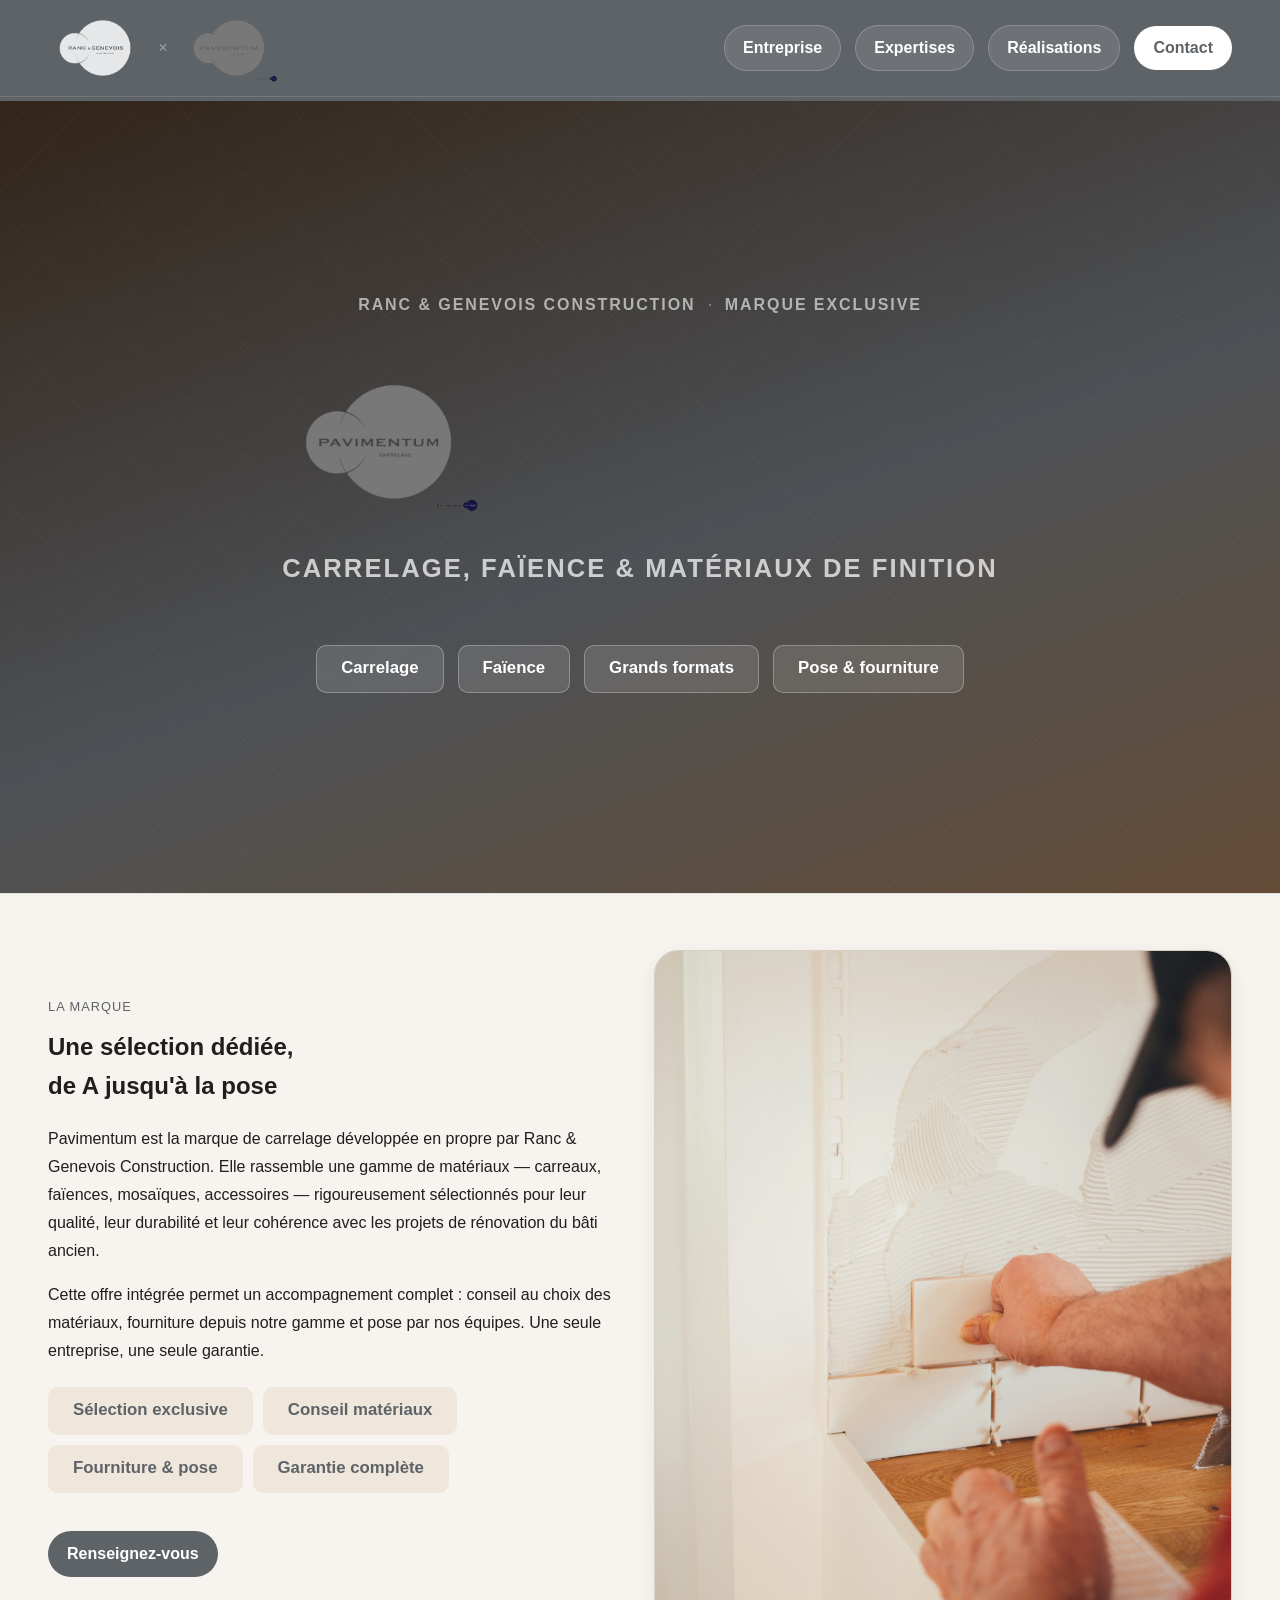
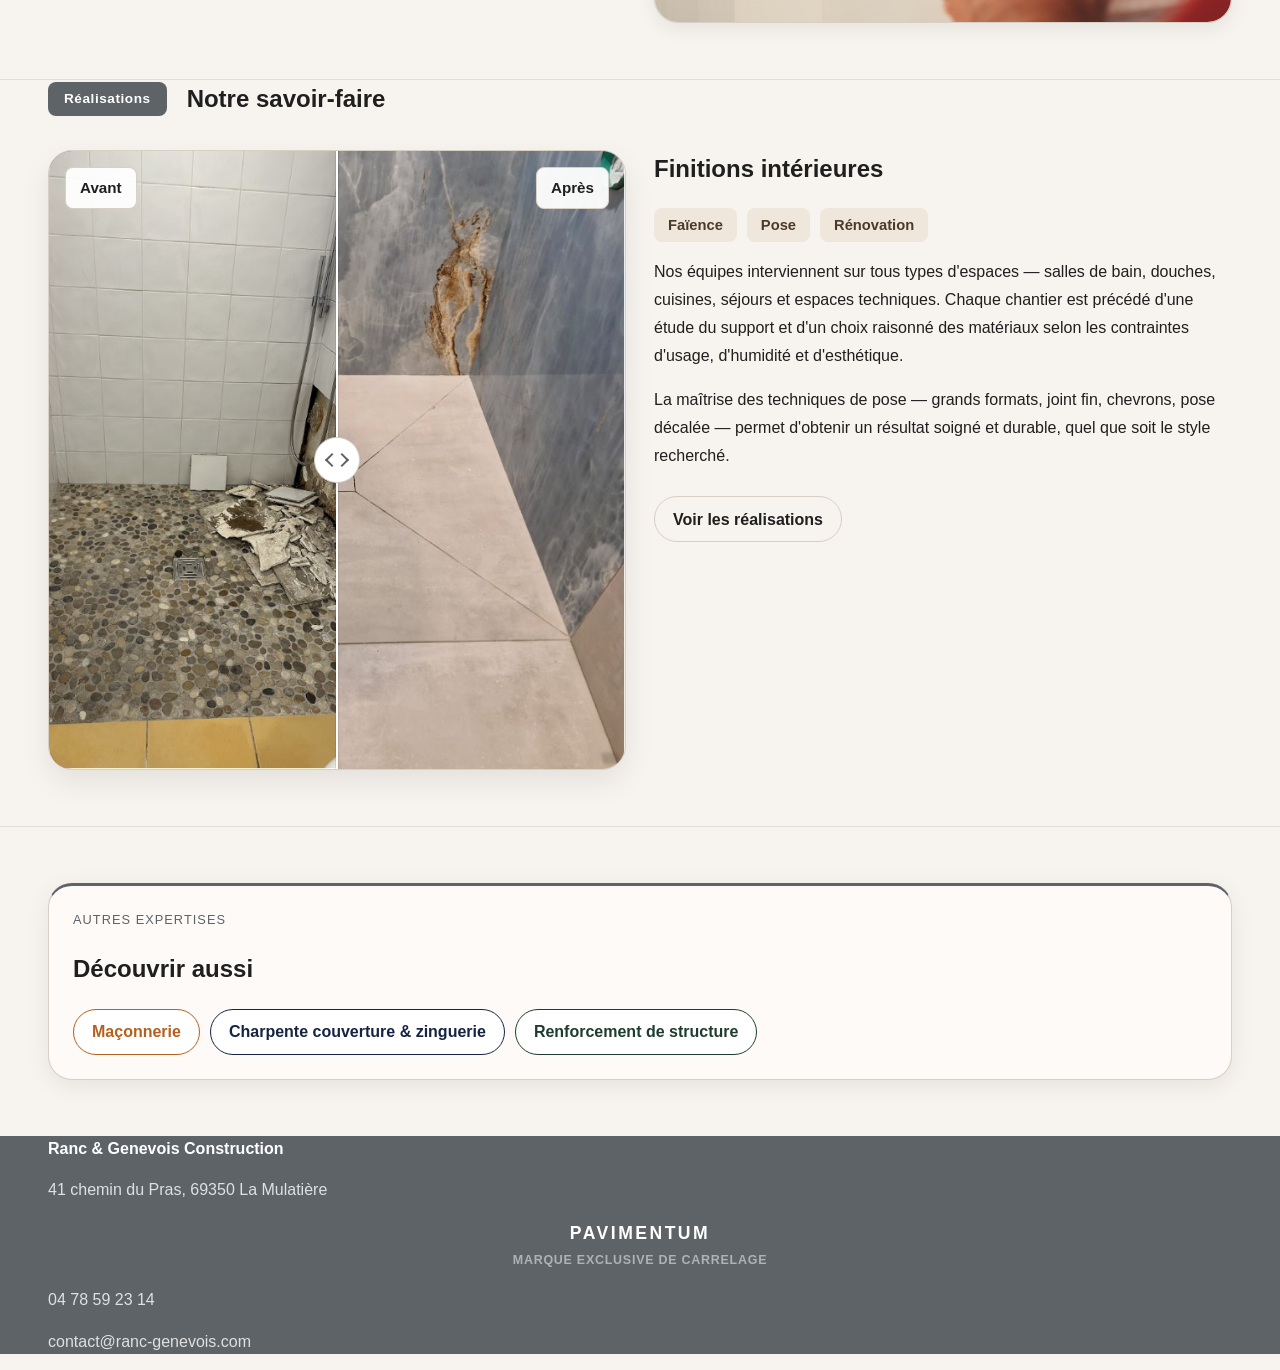
==== carrelage.html @ e048610b "Update carrelage.html" ====
<!DOCTYPE html>
<html lang="fr">
  <head>
    <meta charset="UTF-8" />
    <meta name="viewport" content="width=device-width, initial-scale=1.0" />
    <title>Carrelage — Pavimentum | Ranc & Genevois Construction</title>
    <link rel="stylesheet" href="style.css" />
  </head>
  <body class="pavi-page">

    <!-- HEADER SPÉCIAL PAVIMENTUM -->
    <header class="site-header pavi-site-header">
      <div class="container header-inner">

        <!-- CO-BRANDING logo : R&G × PAVIMENTUM -->
        <a href="index.html" class="logo pavi-cobranding">
          <img
            src="images/logo.png"
            alt="Ranc & Genevois"
            class="rg-logo-small"
          />
          <span class="pavi-header-sep">×</span>
          <span class="pavi-header-brand">
            <img
              src="images/pavimentum-logo.png"
              alt="Pavimentum"
              class="pavi-header-logo-img"
              onerror="this.style.display='none'; this.nextElementSibling.style.display='block';"
            />
            <span class="pavi-header-wordmark" style="display:none;">PAVIMENTUM</span>
          </span>
        </a>

        <button class="menu-toggle pavi-toggle" aria-label="Ouvrir le menu">☰</button>

        <nav class="main-nav">
          <a href="entreprise.html" class="nav-pill pavi-nav-pill">Entreprise</a>

          <div class="nav-dropdown">
            <a href="expertises.html" class="nav-pill pavi-nav-pill">Expertises</a>
            <div class="dropdown-menu pavi-dropdown">
              <a href="maconnerie.html">Maçonnerie</a>
              <a href="toiture.html">Charpente couverture &amp; zinguerie</a>
              <a href="renforcement.html">Renforcement de structure</a>
              <a href="carrelage.html" class="pavi-active-link">
                Carrelage
                <span class="pavi-nav-badge">Pavimentum</span>
              </a>
            </div>
          </div>

          <a href="realisations.html" class="nav-pill pavi-nav-pill">Réalisations</a>
          <a href="contact.html" class="btn pavi-btn-header btn-small">Contact</a>
        </nav>
      </div>
    </header>

    <main class="page">

      <!-- HERO PAVIMENTUM PLEINE LARGEUR -->
      <section class="pavi-hero">
        <div class="pavi-hero-bg"></div>
        <div class="pavi-hero-overlay"></div>
        <div class="container pavi-hero-inner">

          <div class="pavi-hero-top">
            <span class="pavi-hero-origin">Ranc &amp; Genevois Construction</span>
            <span class="pavi-hero-sep-dot">·</span>
            <span class="pavi-hero-origin">Marque exclusive</span>
          </div>

          <div class="pavi-hero-center">
            <!-- Logo Pavimentum grand format -->
            <img
              src="images/pavimentum-logo.png"
              alt="Pavimentum"
              class="pavi-hero-logo"
              onerror="this.style.display='none'; this.nextElementSibling.style.display='block';"
            />
            <h1 class="pavi-hero-wordmark" style="display:none;">PAVIMENTUM</h1>

            <p class="pavi-hero-claim">
              Carrelage, faïence &amp; matériaux de finition
            </p>
          </div>

          <div class="pavi-hero-bottom">
            <span class="pavi-tag">Carrelage</span>
            <span class="pavi-tag">Faïence</span>
            <span class="pavi-tag">Grands formats</span>
            <span class="pavi-tag">Pose & fourniture</span>
          </div>

        </div>
      </section>

      <!-- PRÉSENTATION PAVIMENTUM -->
      <section class="section">
        <div class="container split-grid">
          <div class="text-block reveal">
            <p class="eyebrow">La marque</p>
            <h2>Une sélection dédiée,<br>de A jusqu'à la pose</h2>
            <p>
              Pavimentum est la marque de carrelage développée en propre par Ranc &amp; Genevois
              Construction. Elle rassemble une gamme de matériaux — carreaux, faïences,
              mosaïques, accessoires — rigoureusement sélectionnés pour leur qualité,
              leur durabilité et leur cohérence avec les projets de rénovation du bâti ancien.
            </p>
            <p>
              Cette offre intégrée permet un accompagnement complet : conseil au choix
              des matériaux, fourniture depuis notre gamme et pose par nos équipes.
              Une seule entreprise, une seule garantie.
            </p>
            <div class="pavi-tags">
              <span class="pavi-tag pavi-tag-dark">Sélection exclusive</span>
              <span class="pavi-tag pavi-tag-dark">Conseil matériaux</span>
              <span class="pavi-tag pavi-tag-dark">Fourniture & pose</span>
              <span class="pavi-tag pavi-tag-dark">Garantie complète</span>
            </div>
            <a href="contact.html" class="btn section-btn">Renseignez-vous</a>
          </div>

          <div class="media-card pavi-media-card reveal">
            <img src="images/pavimentum/pavi-ambiance.jpg" alt="Réalisation Pavimentum carrelage" style="width:100%;height:100%;object-fit:cover;border-radius:var(--radius);" />
          </div>
        </div>
      </section>

      <!-- AVANT / APRÈS + TECHNIQUE DE POSE -->
      <section class="section" style="padding-top: 0;">
        <div class="container">
          <div class="pavi-section-label">
            <span class="pavi-section-badge">Réalisations</span>
            <h2 class="pavi-section-title">Notre savoir-faire</h2>
          </div>
        </div>
        <div class="container split-grid expertise-layout">
          <div class="before-after-slider portrait-slider reveal" data-before-after>
            <div class="before-after-label before-label">Avant</div>
            <div class="before-after-label after-label">Après</div>

            <img
              src="images/expertises/carrelage-avant.jpg"
              alt="Carrelage avant travaux"
              class="before-after-image base-image"
            />

            <div class="after-image-wrapper" style="width: 50%;">
              <img
                src="images/expertises/carrelage-apres.jpg"
                alt="Carrelage après travaux"
                class="before-after-image overlay-image"
              />
            </div>

            <div class="before-after-divider" style="left: 50%;">
              <div class="before-after-handle"></div>
            </div>

            <input
              type="range"
              min="0"
              max="100"
              value="50"
              class="before-after-range"
              aria-label="Comparer avant et après"
            />
          </div>

          <div class="text-block reveal">
            <h2>Finitions intérieures</h2>

            <div class="mini-tags">
              <span class="mini-tag">Faïence</span>
              <span class="mini-tag">Pose</span>
              <span class="mini-tag">Rénovation</span>
            </div>

            <p>
              Nos équipes interviennent sur tous types d'espaces — salles de bain,
              douches, cuisines, séjours et espaces techniques. Chaque chantier est
              précédé d'une étude du support et d'un choix raisonné des matériaux
              selon les contraintes d'usage, d'humidité et d'esthétique.
            </p>

            <p>
              La maîtrise des techniques de pose — grands formats, joint fin,
              chevrons, pose décalée — permet d'obtenir un résultat soigné
              et durable, quel que soit le style recherché.
            </p>

            <a href="realisations.html" class="btn btn-secondary section-btn">Voir les réalisations</a>
          </div>
        </div>
      </section>

      <!-- AUTRES EXPERTISES -->
      <section class="section">
        <div class="container">
          <div class="content-card">
            <p class="eyebrow">Autres expertises</p>
            <h2>Découvrir aussi</h2>
            <div class="quick-links">
              <a href="maconnerie.html" class="nav-pill nav-pill-maconnerie">Maçonnerie</a>
              <a href="toiture.html" class="nav-pill nav-pill-charpente">Charpente couverture &amp; zinguerie</a>
              <a href="renforcement.html" class="nav-pill nav-pill-renforcement">Renforcement de structure</a>
            </div>
          </div>
        </div>
      </section>

    </main>

    <!-- FOOTER PAVIMENTUM -->
    <footer class="site-footer pavi-footer">
      <div class="container footer-inner">
        <div>
          <strong>Ranc &amp; Genevois Construction</strong>
          <p>41 chemin du Pras, 69350 La Mulatière</p>
        </div>
        <div class="pavi-footer-brand">
          <span class="pavi-footer-name">PAVIMENTUM</span>
          <span class="pavi-footer-sub">Marque exclusive de carrelage</span>
        </div>
        <div>
          <p>04 78 59 23 14</p>
          <p>contact@ranc-genevois.com</p>
        </div>
      </div>
    </footer>

    <script src="script.js"></script>
  </body>
</html>
---- style.css ----
:root {
  --background: #f7f3ee;
  --foreground: #1f1f1f;
  --muted: #ece5dc;
  --border: #d8cfc5;
  --accent: #5c4634;
  --accent-contrast: #ffffff;
  --max-width: 1240px;
  --radius: 24px;
  --shadow: 0 12px 30px rgba(0, 0, 0, 0.08);
}

* {
  box-sizing: border-box;
}

html {
  scroll-behavior: smooth;
}

body {
  margin: 0;
  background: var(--background);
  color: var(--foreground);
  font-family: Arial, Helvetica, sans-serif;
  line-height: 1.6;
}

img {
  max-width: 100%;
  display: block;
}

a {
  color: inherit;
  text-decoration: none;
}

.container {
  width: min(var(--max-width), calc(100% - 96px));
  margin: 0 auto;
}

.narrow {
  max-width: 820px;
}

.page {
  min-height: 60vh;
}

.site-header {
  position: sticky;
  top: 0;
  z-index: 100;
  background: rgba(247, 243, 238, 0.92);
  backdrop-filter: blur(10px);
  border-bottom: 1px solid var(--border);
}

.header-inner {
  min-height: 96px;
  display: flex;
  align-items: center;
  justify-content: space-between;
  gap: 24px;
}

.logo {
  display: inline-flex;
  align-items: center;
  gap: 12px;
  min-width: 180px;
  transition: transform 0.25s ease;
  transform-origin: left center;
}

.logo:hover {
  transform: scale(1.35);
}

.logo img {
  height: 68px;
  width: auto;
  object-fit: contain;
}

.logo-fallback {
  font-weight: 700;
  font-size: 1.05rem;
  color: var(--foreground);
  letter-spacing: 0.01em;
}

.main-nav {
  display: flex;
  align-items: center;
  gap: 14px;
  position: relative;
}

.nav-pill,
.btn {
  display: inline-flex;
  align-items: center;
  justify-content: center;
  min-height: 46px;
  padding: 0 18px;
  border-radius: 999px;
  font-weight: 700;
  transition: 0.25s ease;
}

.nav-pill {
  background: #fff;
  border: 1px solid var(--border);
}

.nav-pill:hover,
.btn:hover {
  transform: translateY(-1px);
  box-shadow: var(--shadow);
}

.btn {
  background: var(--accent);
  color: var(--accent-contrast);
  border: 1px solid transparent;
}

.btn-small {
  min-height: 44px;
}

.btn-secondary {
  background: transparent;
  color: var(--foreground);
  border: 1px solid var(--border);
}

.section-btn {
  margin-top: 10px;
}

.menu-toggle {
  display: none;
  border: 1px solid var(--border);
  background: white;
  border-radius: 10px;
  padding: 8px 12px;
  cursor: pointer;
}

.nav-dropdown {
  position: relative;
}

.dropdown-menu {
  position: absolute;
  top: calc(100% + 10px);
  left: 0;
  min-width: 240px;
  background: #fff;
  border: 1px solid rgba(0,0,0,0.08);
  border-radius: 18px;
  box-shadow: 0 16px 40px rgba(0,0,0,0.12);
  padding: 10px;
  display: grid;
  gap: 6px;
  opacity: 0;
  visibility: hidden;
  transform: translateY(8px);
  transition: 0.25s ease;
  z-index: 200;
}

.dropdown-menu a {
  padding: 12px 14px;
  border-radius: 12px;
  background: #f5f5f5;
  border: 1px solid rgba(0,0,0,0.06);
  font-weight: 600;
  color: #1a1a1a;
  display: flex;
  align-items: center;
  justify-content: space-between;
  gap: 10px;
}

.dropdown-menu a:hover {
  background: #ebebeb;
  color: var(--accent);
  border-color: rgba(0,0,0,0.10);
}

/* Badge Pavimentum dans le dropdown — visible sur fond clair */
.dropdown-pavi-badge {
  display: inline-flex;
  align-items: center;
  min-height: 22px;
  padding: 0 9px;
  border-radius: 8px;
  background: rgba(94,99,104,0.10);
  border: 1px solid rgba(94,99,104,0.30);
  font-size: 0.76rem;
  font-weight: 700;
  color: var(--color-pavi, #5e6368);
  letter-spacing: 0.03em;
  flex-shrink: 0;
}

.nav-dropdown:hover .dropdown-menu,
.nav-dropdown:focus-within .dropdown-menu {
  opacity: 1;
  visibility: visible;
  transform: translateY(0);
}

.hero-shell {
  padding: 32px 0 0;
}

.hero-sticky {
  position: sticky;
  top: 96px;
  z-index: 1;
}

.hero-panel {
  background: #f1e8de;
  border: 1px solid var(--border);
  border-radius: 30px;
  box-shadow: var(--shadow);
  overflow: hidden;
  position: relative;
  z-index: 1;
}

/* HERO PLEINE LARGEUR (index.html) */
.hero-fullwidth {
  border-radius: 0;
  border: none;
  background: #1a1a1a;
  min-height: calc(100vh - 96px);
  display: flex;
  align-items: stretch;
  box-shadow: none;
}

.hero-bg-image {
  position: absolute;
  inset: 0;
  width: 100%;
  height: 100%;
  object-fit: cover;
  object-position: center;
  z-index: 0;
}

.hero-overlay {
  position: absolute;
  inset: 0;
  background: rgba(0, 0, 0, 0.28);
  z-index: 1;
  pointer-events: none; /* ne bloque pas les clics */
}

.hero-bg-image {
  pointer-events: none; /* ne bloque pas les clics */
}

.hero-content-wrapper {
  position: relative;
  z-index: 2;
  width: 100%;
  padding: 14px 0 56px;
  display: flex;
  align-items: stretch;
}

/* ── 3 couleurs expertise ── */
:root {
  --color-maconnerie:    #b5601e;
  --color-charpente:     #162444;
  --color-pavi:          #5e6368;
  --color-renforcement:  #1e3d2e;
}

/* Le container doit aussi transmettre le flex pour que margin-top:auto fonctionne */
.hero-content-wrapper > .container {
  display: flex;
  align-items: stretch;
  flex: 1;
}

.hero-content-wrapper.container {
  padding-left: 64px;
  padding-right: 64px;
}

.hero-fullwidth .hero-content h1 {
  color: #fff;
}

.hero-fullwidth .hero-text {
  color: rgba(255, 255, 255, 0.85);
}

.hero-fullwidth .eyebrow {
  color: rgba(255, 255, 255, 0.7);
}

.hero-fullwidth .tag {
  background: rgba(255, 255, 255, 0.12);
  border-color: rgba(255, 255, 255, 0.25);
  color: #fff;
}

.hero-fullwidth .btn-secondary {
  color: #fff;
  border-color: rgba(255, 255, 255, 0.5);
}

.hero-fullwidth .btn-secondary:hover {
  background: rgba(255, 255, 255, 0.1);
}

.hero-fullwidth .hero-content {
  display: flex;
  flex-direction: column;
  flex: 1;
  text-align: center;
}

.hero-fullwidth .hero-content h1,
.hero-fullwidth .hero-content p {
  text-align: left;
}

.hero-fullwidth .hero-tags {
  margin-top: auto;
  padding-top: 64px;
}

.hero-fullwidth .hero-tags,
.hero-fullwidth .hero-actions {
  justify-content: center;
}

.hero-fullwidth {
  transition: opacity 0.35s ease;
}

.hero-grid,
.split-grid,
.cards-grid {
  display: grid;
  gap: 28px;
}

.hero-grid {
  grid-template-columns: 1.05fr 1fr;
  align-items: stretch;
  min-height: calc(100vh - 160px);
  padding: 32px;
}

.split-grid {
  grid-template-columns: 1fr 1fr;
  align-items: center;
}

.expertise-layout {
  align-items: start;
}

.cards-grid {
  grid-template-columns: repeat(3, 1fr);
}

.hero-content {
  align-self: center;
  padding-right: 8px;
}

.hero-content h1,
.page-hero h1 {
  margin: 0 0 16px;
  font-size: clamp(2.2rem, 4vw, 4.4rem);
  line-height: 1.02;
}

.hero-text,
.text-block p,
.expertise-card p,
.lead,
.project-content p {
  line-height: 1.75;
}

.eyebrow {
  margin: 0 0 10px;
  text-transform: uppercase;
  letter-spacing: 0.08em;
  font-size: 0.8rem;
  color: #6a625b;
}

.eyebrow.light {
  color: rgba(255, 255, 255, 0.75);
}

.hero-actions {
  display: flex;
  gap: 12px;
  flex-wrap: wrap;
  margin-top: 24px;
}

.hero-tags,
.mini-tags,
.project-tags,
.quick-links {
  display: flex;
  flex-wrap: wrap;
  gap: 10px;
}

.hero-tags {
  margin-top: 20px;
  position: relative;
  z-index: 1;
}

.mini-tags {
  margin-bottom: 16px;
}

.project-tags {
  display: flex;
  flex-wrap: wrap;
  gap: 12px;
  margin-bottom: 20px;
}

.tag,
.mini-tag {
  display: inline-flex;
  align-items: center;
  border-radius: 999px;
  font-weight: 700;
}

.mini-tag {
  border-radius: 8px;
}

.tag {
  min-height: 40px;
  padding: 0 16px;
  background: var(--accent);
  color: white;
  border: 1px solid rgba(255, 255, 255, 0.08);
  border-radius: 8px;
  transition: opacity 0.2s ease, transform 0.2s ease;
}

/* Liens-tags cliquables : on garde le pill */
a.tag {
  border-radius: 999px;
}

a.tag:hover {
  opacity: 0.85;
  transform: translateY(-1px);
}

.mini-tag {
  min-height: 34px;
  padding: 0 14px;
  background: #efe6dc;
  color: #4d3928;
  font-size: 0.92rem;
  /* Non-cliquable : coins légèrement carrés */
  border-radius: 8px;
}

/* ── Couleurs par expertise sur les .tag ── */
.tag-maconnerie {
  background: var(--color-maconnerie);
  border-color: transparent;
  color: #fff;
}
.tag-charpente {
  background: var(--color-charpente);
  border-color: transparent;
  color: #fff;
}
.tag-pavi {
  background: var(--color-pavi);
  border-color: transparent;
  color: #fff;
}

/* ── Couleurs par expertise sur les .mini-tag ── */
.mini-tag-maconnerie {
  background: var(--color-maconnerie);
  color: #fff;
}
.mini-tag-charpente {
  background: var(--color-charpente);
  color: #fff;
}
.mini-tag-pavi {
  background: var(--color-pavi);
  color: #fff;
}
.mini-tag-renforcement {
  background: var(--color-renforcement);
  color: #fff;
}

/* ── Couleurs par expertise sur les .nav-pill (liens quick) ── */
.nav-pill-maconnerie {
  border-color: var(--color-maconnerie);
  color: var(--color-maconnerie);
}
.nav-pill-maconnerie:hover {
  background: var(--color-maconnerie);
  color: #fff;
}
.nav-pill-charpente {
  border-color: var(--color-charpente);
  color: var(--color-charpente);
}
.nav-pill-charpente:hover {
  background: var(--color-charpente);
  color: #fff;
}
.nav-pill-pavi {
  border-color: var(--color-pavi);
  color: var(--color-pavi);
}
.nav-pill-pavi:hover {
  background: var(--color-pavi);
  color: #fff;
}
.nav-pill-renforcement {
  border-color: var(--color-renforcement);
  color: var(--color-renforcement);
}
.nav-pill-renforcement:hover {
  background: var(--color-renforcement);
  color: #fff;
}

.hero-visual,
.card,
.stack-card,
.before-after-slider,
.content-card {
  border-radius: var(--radius);
  overflow: hidden;
}

.hero-visual,
.media-card {
  min-height: 420px;
  background: #e4d9ce;
  border: 1px solid var(--border);
  box-shadow: 0 6px 20px rgba(0, 0, 0, 0.07);
}

/* ── Photo stack ── */
.photo-stack {
  position: relative;
  min-height: 420px;
  display: flex;
  align-items: center;
  justify-content: center;
  cursor: pointer;
}

.photo-stack-card {
  position: absolute;
  inset: 0;
  margin: auto;
  width: 80%;
  height: 75%;
  border-radius: 18px;
  overflow: hidden;
  background: #e4d9ce;
  box-shadow: 0 12px 40px rgba(0,0,0,0.22);
  transition: transform 0.45s cubic-bezier(0.4,0,0.2,1),
              box-shadow 0.45s ease,
              opacity 0.45s ease;
  user-select: none;
}

.photo-stack-card img {
  width: 100%;
  height: 100%;
  object-fit: cover;
  display: block;
  pointer-events: none;
}

/* Effet de profondeur + rotations et translations désordonnées */
.photo-stack-card:nth-last-child(2) { transform: translate(  0px,   0px) scale(1.000) rotate(-1.5deg); z-index: 7; }
.photo-stack-card:nth-last-child(3) { transform: translate( 14px,  10px) scale(0.968) rotate( 3.5deg); z-index: 6; }
.photo-stack-card:nth-last-child(4) { transform: translate(-18px,  18px) scale(0.936) rotate(-5.0deg); z-index: 5; }
.photo-stack-card:nth-last-child(5) { transform: translate( 22px,  26px) scale(0.904) rotate( 2.5deg); z-index: 4; }
.photo-stack-card:nth-last-child(6) { transform: translate(-10px,  34px) scale(0.872) rotate(-4.0deg); z-index: 3; }
.photo-stack-card:nth-last-child(7) { transform: translate( 18px,  42px) scale(0.840) rotate( 6.0deg); z-index: 2; }
.photo-stack-card:nth-last-child(8) { transform: translate(-22px,  50px) scale(0.808) rotate(-3.5deg); z-index: 1; }

/* Carte qui part vers le haut au clic */
.photo-stack-card.swipe-up {
  transform: translateY(-150%) scale(1) !important;
  opacity: 0;
  pointer-events: none;
  z-index: 10 !important;
}

/* Indicateur cliquable */
.photo-stack-hint {
  position: absolute;
  bottom: -32px;
  left: 50%;
  transform: translateX(-50%);
  font-size: 0.78rem;
  color: var(--muted, #888);
  letter-spacing: 0.04em;
  pointer-events: none;
}

.card,
.content-card {
  background: #fff;
  border: 1px solid var(--border);
  box-shadow: 0 6px 24px rgba(0, 0, 0, 0.07);
}

.content-card {
  padding: 24px;
  background: #fdfaf7;
}

.placeholder {
  width: 100%;
  height: 100%;
  min-height: 280px;
  display: grid;
  place-items: center;
  color: #6a625b;
  text-align: center;
  padding: 20px;
}

.stack-section {
  position: relative;
  z-index: 5;
  padding-bottom: 28px;
  /* Le fond de la section ne doit pas bloquer les clics sur le hero */
  pointer-events: none;
}

/* Mais le contenu des cards reste cliquable */
.stack-section .stack-card,
.stack-section .stack-card * {
  pointer-events: auto;
}

.first-stack {
  margin-top: -110px;
  padding-top: 110px;
  background: transparent;
}


.stack-card {
  background: var(--background);
  border: 1px solid var(--border);
  box-shadow: 0 20px 56px rgba(0, 0, 0, 0.13), 0 2px 8px rgba(0, 0, 0, 0.06);
  padding: 36px;
  position: relative;
  z-index: 10;
}

/* Première étiquette — beige chaud clair */
.raised-card {
  z-index: 20;
  background: #faf4ee;
}

/* Deuxième étiquette (brown-card) — déjà brun foncé, ok */

/* Troisième étiquette — beige plus soutenu */
.last-stack .stack-card {
  background: #e8dfd5;
}

.brown-card {
  background: var(--accent);
  color: white;
  border-color: rgba(255, 255, 255, 0.08);
}

.brown-card .expertise-card {
  background: rgba(255, 255, 255, 0.96);
  color: var(--foreground);
}

/* Cartes colorées par expertise sur la homepage */
.brown-card .expertise-card.expertise-card-maconnerie {
  background: var(--color-maconnerie);
  color: #fff;
}
.brown-card .expertise-card.expertise-card-charpente {
  background: var(--color-charpente);
  color: #fff;
}
.brown-card .expertise-card.expertise-card-renforcement {
  background: var(--color-renforcement);
  color: #fff;
}
.brown-card .expertise-card.expertise-card-pavi {
  background: var(--color-pavi);
  color: #fff;
}

.brown-card .expertise-card.expertise-card-maconnerie h3,
.brown-card .expertise-card.expertise-card-charpente h3,
.brown-card .expertise-card.expertise-card-renforcement h3,
.brown-card .expertise-card.expertise-card-pavi h3 {
  color: #fff;
}

.brown-card .expertise-card.expertise-card-maconnerie p,
.brown-card .expertise-card.expertise-card-charpente p,
.brown-card .expertise-card.expertise-card-renforcement p,
.brown-card .expertise-card.expertise-card-pavi p {
  color: rgba(255,255,255,0.82);
}

.brown-card .expertise-card.expertise-card-maconnerie .icon-circle,
.brown-card .expertise-card.expertise-card-charpente .icon-circle,
.brown-card .expertise-card.expertise-card-renforcement .icon-circle,
.brown-card .expertise-card.expertise-card-pavi .icon-circle {
  background: rgba(255,255,255,0.18);
}

.brown-card .expertise-card.expertise-card-maconnerie .icon-image,
.brown-card .expertise-card.expertise-card-charpente .icon-image,
.brown-card .expertise-card.expertise-card-renforcement .icon-image,
.brown-card .expertise-card.expertise-card-pavi .icon-image {
  filter: brightness(0) invert(1);
  opacity: 0.85;
}

.brown-card .expertise-card.expertise-card-maconnerie .btn-secondary,
.brown-card .expertise-card.expertise-card-charpente .btn-secondary,
.brown-card .expertise-card.expertise-card-renforcement .btn-secondary,
.brown-card .expertise-card.expertise-card-pavi .btn-secondary {
  background: #fff;
  color: inherit;
  border-color: transparent;
  font-weight: 700;
}

.brown-card .expertise-card.expertise-card-maconnerie    .btn-secondary { color: var(--color-maconnerie); }
.brown-card .expertise-card.expertise-card-charpente     .btn-secondary { color: var(--color-charpente); }
.brown-card .expertise-card.expertise-card-renforcement  .btn-secondary { color: var(--color-renforcement); }
.brown-card .expertise-card.expertise-card-pavi          .btn-secondary { color: var(--color-pavi); }

.brown-card .icon-circle {
  background: #f2ebe3;
}

.last-stack {
  padding-bottom: 56px;
}

.section,
.page-hero {
  padding: 56px 0;
}

.section-heading {
  margin-bottom: 24px;
}

.text-block h2,
.section-heading h2,
.expertise-card h2,
.expertise-card h3,
.project-content h2 {
  margin-top: 0;
}

.expertise-card {
  padding: 24px;
  min-height: 100%;
}

.icon-circle {
  width: 72px;
  height: 72px;
  border-radius: 999px;
  background: var(--muted);
  border: 1px solid var(--border);
  margin-bottom: 20px;
  display: flex;
  align-items: center;
  justify-content: center;
  overflow: hidden;
}

.icon-image {
  width: 38px;
  height: 38px;
  object-fit: contain;
}

/* AVANT / APRÈS */
.before-after-slider {
  position: relative;
  height: 620px;
  border: 1px solid var(--border);
  background: var(--muted);
  user-select: none;
  box-shadow: var(--shadow);
}

.portrait-slider {
  min-height: 620px;
}

.before-after-stage {
  position: absolute;
  inset: 0;
  width: 100%;
  height: 100%;
}

.before-after-image {
  position: absolute;
  inset: 0;
  width: 100%;
  height: 100%;
  object-fit: cover;
  object-position: center;
}

.base-image,
.before-image {
  z-index: 1;
}

.after-image-wrapper {
  position: absolute;
  inset: 0 auto 0 0;
  height: 100%;
  overflow: hidden;
  z-index: 2;
}

.overlay-image,
.after-image {
  position: absolute;
  inset: 0;
  width: 100%;
  height: 100%;
  object-fit: cover;
  object-position: center;
}

.before-after-divider {
  position: absolute;
  top: 0;
  bottom: 0;
  width: 2px;
  background: #fff;
  transform: translateX(-50%);
  z-index: 4;
  pointer-events: none;
  box-shadow: 0 0 0 1px rgba(0, 0, 0, 0.08);
}

.before-after-handle {
  position: absolute;
  top: 50%;
  left: 50%;
  width: 46px;
  height: 46px;
  border-radius: 999px;
  background: #fff;
  border: 1px solid var(--border);
  transform: translate(-50%, -50%);
  box-shadow: var(--shadow);
}

.before-after-handle::before,
.before-after-handle::after {
  content: "";
  position: absolute;
  top: 50%;
  width: 8px;
  height: 8px;
  border-top: 2px solid var(--accent);
  border-right: 2px solid var(--accent);
}

.before-after-handle::before {
  left: 12px;
  transform: translateY(-50%) rotate(-135deg);
}

.before-after-handle::after {
  right: 12px;
  transform: translateY(-50%) rotate(45deg);
}

.before-after-range {
  position: absolute;
  inset: 0;
  width: 100%;
  height: 100%;
  opacity: 0;
  z-index: 5;
  cursor: ew-resize;
}

.before-after-label {
  position: absolute;
  top: 16px;
  z-index: 6;
  padding: 8px 14px;
  border-radius: 8px;
  background: rgba(255, 255, 255, 0.94);
  border: 1px solid var(--border);
  font-weight: 700;
  font-size: 0.95rem;
}

.before-label {
  left: 16px;
}

.after-label {
  right: 16px;
}

/* RÉALISATIONS */
.realisations-grid {
  display: grid;
  gap: 28px;
}

.project-card-vertical {
  display: block;
  overflow: hidden;
  margin-bottom: 6px;
}

.project-content {
  padding: 34px 34px 0;
}

.project-content h2 {
  margin: 0 0 20px;
  line-height: 1.1;
}

.project-content p {
  margin: 0 0 12px;
}

.project-footer {
  padding: 0 34px 34px;
}

.before-after-block {
  display: grid;
  grid-template-columns: 1fr 1fr;
  gap: 28px;
  padding: 10px 34px 34px;
}

.before-after-column {
  display: flex;
  flex-direction: column;
  gap: 14px;
}

.before-after-title {
  margin: 0 0 4px;
  font-size: 1rem;
}

.project-gallery {
  display: grid;
  gap: 12px;
}

.project-gallery img {
  width: 100%;
  height: 320px;
  object-fit: cover;
  border-radius: 18px;
  border: 1px solid var(--border);
  background: var(--muted);
  display: block;
}

.gallery-1 {
  grid-template-columns: 1fr;
}

.gallery-2 {
  grid-template-columns: 1fr 1fr;
}

/* CARTE GOOGLE MAPS */
.map-card {
  border-radius: var(--radius);
  overflow: hidden;
  border: 1px solid var(--border);
  min-height: 380px;
}

.map-card iframe {
  width: 100%;
  height: 100%;
  min-height: 380px;
  border: 0;
  display: block;
}

/* ENTREPRISE – double photo équipe */
.double-media {
  display: grid;
  grid-template-columns: 1fr 1fr;
  gap: 16px;
  margin-top: 24px;
}

.small-media {
  min-height: 220px;
}

/* CONTACT */
.contact-card {
  background: #fff;
  border: 1px solid var(--border);
  border-radius: var(--radius);
  padding: 32px;
}

.contact-card p {
  margin: 8px 0;
  line-height: 1.75;
}

.contact-card a {
  color: var(--accent);
  font-weight: 600;
}

.contact-card a:hover {
  text-decoration: underline;
}

/* ORGANIGRAMME */
.org-grid {
  display: grid;
  grid-template-columns: repeat(3, 1fr);
  gap: 12px;
  margin-top: 20px;
}

.org-box {
  padding: 14px 16px;
  background: var(--muted);
  border: 1px solid var(--border);
  border-radius: 12px;
  font-weight: 600;
  font-size: 0.9rem;
  text-align: center;
}

.org-main {
  grid-column: 1 / -1;
  background: var(--accent);
  color: #fff;
  border-color: transparent;
}

/* FOOTER */
.site-footer {
  background: #2a1f16;
  color: rgba(255,255,255,0.75);
  margin-top: 0;
  border-top: none;
  padding: 0;
}

.footer-grid {
  display: grid;
  grid-template-columns: 1.6fr 1fr 1fr 1fr;
  gap: 48px;
  padding: 56px 0 48px;
}

.footer-col {
  display: flex;
  flex-direction: column;
}

.footer-col-brand {
  gap: 16px;
}

.footer-logo-link { display: inline-block; }

.footer-logo-img {
  height: 64px;
  width: auto;
  object-fit: contain;
}

.footer-tagline {
  font-size: 0.88rem;
  line-height: 1.65;
  color: rgba(255,255,255,0.55);
  margin: 0;
}

.footer-address {
  font-style: normal;
  font-size: 0.84rem;
  color: rgba(255,255,255,0.40);
  line-height: 1.7;
  margin: 0;
}

.footer-heading {
  font-size: 0.75rem;
  font-weight: 700;
  text-transform: uppercase;
  letter-spacing: 0.09em;
  color: rgba(255,255,255,0.35);
  margin: 0 0 16px;
}

.footer-links {
  list-style: none;
  padding: 0;
  margin: 0;
  display: flex;
  flex-direction: column;
  gap: 10px;
}

.footer-links a {
  color: rgba(255,255,255,0.70);
  font-size: 0.91rem;
  font-weight: 500;
  display: flex;
  align-items: center;
  gap: 8px;
  transition: color 0.2s;
}

.footer-links a:hover { color: #fff; }

.footer-contact-item {
  display: block;
  color: rgba(255,255,255,0.70);
  font-size: 0.91rem;
  font-weight: 500;
  margin-bottom: 10px;
  transition: color 0.2s;
}

.footer-contact-item:hover { color: #fff; }

.footer-cta {
  margin-top: 8px;
  align-self: flex-start;
  background: rgba(255,255,255,0.08) !important;
  color: #fff !important;
  border-color: rgba(255,255,255,0.20) !important;
}

.footer-cta:hover {
  background: rgba(255,255,255,0.16) !important;
}

/* Badge Pavimentum sur fond sombre (footer) */
.site-footer .dropdown-pavi-badge {
  background: rgba(255,255,255,0.12);
  border-color: rgba(255,255,255,0.25);
  color: rgba(255,255,255,0.85);
}

.footer-bottom {
  border-top: 1px solid rgba(255,255,255,0.07);
  padding: 20px 0;
}

.footer-bottom-inner {
  display: flex;
  align-items: center;
  justify-content: center;
}

.footer-bottom p {
  font-size: 0.76rem;
  color: rgba(255,255,255,0.28);
  margin: 0;
  text-align: center;
}

@media (max-width: 900px) {
  .hero-grid,
  .split-grid,
  .cards-grid,
  .before-after-block,
  .gallery-2,
  .double-media {
    grid-template-columns: 1fr;
  }

  .org-grid {
    grid-template-columns: 1fr 1fr;
  }

  .menu-toggle {
    display: inline-flex;
  }

  .main-nav {
    position: absolute;
    top: 96px;
    left: 0;
    right: 0;
    display: none;
    flex-direction: column;
    align-items: flex-start;
    gap: 12px;
    padding: 20px 16px;
    background: var(--background);
    border-bottom: 1px solid var(--border);
  }

  .main-nav.open {
    display: flex;
  }

  .dropdown-menu {
    position: static;
    opacity: 1;
    visibility: visible;
    transform: none;
    box-shadow: none;
    width: 100%;
    border: 0;
    padding: 8px 0 0;
    border-radius: 12px;
  }

  .hero-sticky {
    position: relative;
    top: 0;
  }

  .hero-grid {
    min-height: auto;
    padding: 24px;
  }

  .hero-visual,
  .media-card {
    min-height: 300px;
  }

  .before-after-slider,
  .portrait-slider {
    height: 460px;
    min-height: 460px;
  }

  .first-stack {
    margin-top: 0;
    padding-top: 0;
  }

  .stack-card {
    padding: 24px;
  }

  .reverse-mobile {
    display: flex;
    flex-direction: column-reverse;
  }

  .logo img {
    height: 46px;
  }

  .project-gallery img {
    height: 260px;
  }

  .project-content,
  .project-footer {
    padding-left: 22px;
    padding-right: 22px;
  }

  .before-after-block {
    padding-left: 22px;
    padding-right: 22px;
    padding-bottom: 22px;
  }

  .map-card {
    min-height: 300px;
  }

  .map-card iframe {
    min-height: 300px;
  }
}


/* ═══════════════════════════════════════════
   CARDS EXPERTISE COLORÉES (expertises.html)
═══════════════════════════════════════════ */
.expertise-cards-grid {
  display: grid;
  grid-template-columns: repeat(3, 1fr);
  gap: 24px;
  align-items: stretch;
}

.expertise-featured-card {
  border-radius: var(--radius);
  overflow: hidden;
  display: flex;
  flex-direction: column;
  color: #fff;
  box-shadow: 0 16px 48px rgba(0, 0, 0, 0.18);
  transition: transform 0.25s ease, box-shadow 0.25s ease;
}

.expertise-featured-card:hover {
  transform: translateY(-4px);
  box-shadow: 0 24px 64px rgba(0, 0, 0, 0.22);
}

.expertise-card-maconnerie    { background: var(--color-maconnerie); }
.expertise-card-charpente     { background: var(--color-charpente); }
.expertise-card-renforcement  { background: var(--color-renforcement); }
.expertise-card-pavi          { background: var(--color-pavi); }

.efc-icon {
  padding: 32px 32px 0;
}

.efc-icon .icon-image {
  width: 52px;
  height: 52px;
  object-fit: contain;
  filter: brightness(0) invert(1);
  opacity: 0.9;
}

.efc-body {
  padding: 20px 32px;
  flex: 1;
}

.efc-eyebrow {
  font-size: 0.75rem;
  font-weight: 700;
  letter-spacing: 0.1em;
  text-transform: uppercase;
  color: rgba(255, 255, 255, 0.65);
  margin: 0 0 8px;
}

.efc-title {
  font-size: clamp(1.4rem, 2vw, 1.9rem);
  font-weight: 900;
  color: #fff;
  margin: 0 0 14px;
  line-height: 1.1;
}

.efc-text {
  color: rgba(255, 255, 255, 0.85);
  line-height: 1.7;
  font-size: 0.95rem;
  margin: 0 0 20px;
}

.efc-tags {
  display: flex;
  flex-wrap: wrap;
  gap: 8px;
  margin-bottom: 8px;
}

.efc-tag {
  display: inline-flex;
  align-items: center;
  min-height: 30px;
  padding: 0 12px;
  border-radius: 6px;
  background: rgba(255, 255, 255, 0.15);
  border: 1px solid rgba(255, 255, 255, 0.25);
  color: #fff;
  font-weight: 700;
  font-size: 0.82rem;
}

.efc-footer {
  padding: 0 32px 32px;
}

.efc-btn {
  background: #fff !important;
  border-color: transparent !important;
  font-weight: 800;
  width: 100%;
  justify-content: center;
}

.expertise-card-maconnerie   .efc-btn { color: var(--color-maconnerie); }
.expertise-card-charpente    .efc-btn { color: var(--color-charpente); }
.expertise-card-renforcement .efc-btn { color: var(--color-renforcement); }
.expertise-card-pavi         .efc-btn { color: var(--color-pavi); }

.efc-btn:hover {
  opacity: 0.92;
  transform: translateY(-1px);
}

@media (max-width: 900px) {
  .expertise-cards-grid {
    grid-template-columns: 1fr;
  }
}

/* ═══════════════════════════════════════════
   THÈMES COULEUR PAR PAGE D'EXPERTISE
   Chaque page surcharge --accent → tout suit :
   boutons, handles slider, borders, eyebrows…
═══════════════════════════════════════════ */

/* Maçonnerie — brun (couleur par défaut du site, rien à changer) */
body.page-maconnerie {
  --accent: var(--color-maconnerie);
}

/* Charpente couverture — bleu */
body.page-charpente {
  --accent: var(--color-charpente);
}

/* Pavimentum — gris (pavi-page existe déjà pour le header/hero) */
body.pavi-page {
  --accent: var(--color-pavi);
}

/* Renforcement de structure — vert forêt */
body.page-renforcement {
  --accent: var(--color-renforcement);
}

/* ── Bandeau coloré sous le header ── */
body.page-maconnerie .site-header,
body.page-charpente .site-header,
body.page-renforcement .site-header,
body.pavi-page .site-header:not(.pavi-site-header) {
  border-bottom: 3px solid var(--accent);
}

/* ── Hero de page teinté avec la couleur expertise ── */
body.page-maconnerie .page-hero {
  background: linear-gradient(150deg, #ede5dc 0%, var(--background) 55%);
  border-left: 5px solid var(--accent);
}
body.page-charpente .page-hero {
  background: linear-gradient(150deg, #d8eaf8 0%, var(--background) 55%);
  border-left: 5px solid var(--accent);
}
body.pavi-page .page-hero {
  background: linear-gradient(150deg, #e0e2e4 0%, var(--background) 55%);
  border-left: 5px solid var(--accent);
}
body.page-renforcement .page-hero {
  background: linear-gradient(150deg, #d2e4da 0%, var(--background) 55%);
  border-left: 5px solid var(--accent);
}

/* ── Barre colorée en haut de la page principale ── */
body.page-maconnerie .page,
body.page-charpente .page,
body.page-renforcement .page,
body.pavi-page .page {
  border-top: 4px solid var(--accent);
}

/* ── Content cards avec accent coloré sur le dessus ── */
body.page-maconnerie .content-card,
body.page-charpente .content-card,
body.page-renforcement .content-card,
body.pavi-page .content-card {
  border-top: 3px solid var(--accent);
}

/* ── Before/after handle reprend la couleur ── */
/* (already uses var(--accent) via ::before/::after, automatic) */

/* ── Eyebrow coloré ── */
body.page-maconnerie .eyebrow,
body.page-charpente .eyebrow,
body.page-renforcement .eyebrow,
body.pavi-page .eyebrow {
  color: var(--accent);
  opacity: 1;
}

/* ── Section divider coloré ── */
body.page-maconnerie .section {
  border-top: 1px solid rgba(92, 70, 52, 0.15);
}
body.page-charpente .section {
  border-top: 1px solid rgba(44, 100, 150, 0.15);
}
body.pavi-page .section {
  border-top: 1px solid rgba(94, 99, 104, 0.15);
}
body.page-renforcement .section {
  border-top: 1px solid rgba(30, 61, 46, 0.15);
}

/* ═══════════════════════════════════════════
   NAV ACTIVE
═══════════════════════════════════════════ */
.nav-pill.active {
  background: var(--accent);
  color: #fff;
  border-color: var(--accent);
}


/* ═══════════════════════════════════════════
   ANIMATIONS D'ENTRÉE AU SCROLL
═══════════════════════════════════════════ */
.reveal {
  opacity: 0;
  transform: translateY(26px);
  transition: opacity 0.55s ease, transform 0.55s ease;
}

.revealed {
  opacity: 1;
  transform: translateY(0);
}


/* ═══════════════════════════════════════════
   HOVER EFFECTS — cards
═══════════════════════════════════════════ */
.project-card-vertical {
  transition: box-shadow 0.25s ease, transform 0.25s ease;
}

.project-card-vertical:hover {
  transform: translateY(-4px);
  box-shadow: 0 20px 48px rgba(0, 0, 0, 0.11);
}

.project-gallery img {
  cursor: zoom-in;
  transition: transform 0.3s ease, opacity 0.3s ease;
}

.project-gallery img:hover {
  transform: scale(1.03);
  opacity: 0.9;
}


/* ═══════════════════════════════════════════
   LIGHTBOX
═══════════════════════════════════════════ */
.lightbox {
  position: fixed;
  inset: 0;
  background: rgba(10, 8, 6, 0.93);
  z-index: 1000;
  display: flex;
  align-items: center;
  justify-content: center;
  opacity: 0;
  visibility: hidden;
  transition: opacity 0.3s ease, visibility 0.3s ease;
}

.lightbox.active {
  opacity: 1;
  visibility: visible;
}

.lb-wrap {
  max-width: 90vw;
  max-height: 90vh;
  display: flex;
  align-items: center;
  justify-content: center;
}

.lb-img {
  max-width: 100%;
  max-height: 88vh;
  object-fit: contain;
  border-radius: 14px;
  box-shadow: 0 24px 64px rgba(0, 0, 0, 0.6);
  transition: opacity 0.2s ease;
}

.lb-close,
.lb-prev,
.lb-next {
  position: absolute;
  background: rgba(255, 255, 255, 0.1);
  border: 1px solid rgba(255, 255, 255, 0.18);
  color: #fff;
  border-radius: 999px;
  cursor: pointer;
  display: flex;
  align-items: center;
  justify-content: center;
  line-height: 1;
  transition: background 0.2s ease, transform 0.2s ease;
}

.lb-close:hover,
.lb-prev:hover,
.lb-next:hover {
  background: rgba(255, 255, 255, 0.22);
  transform: scale(1.08);
}

.lb-close {
  top: 20px;
  right: 20px;
  width: 44px;
  height: 44px;
  font-size: 1.4rem;
}

.lb-prev,
.lb-next {
  top: 50%;
  transform: translateY(-50%);
  width: 52px;
  height: 52px;
  font-size: 2rem;
}

.lb-prev:hover,
.lb-next:hover {
  transform: translateY(-50%) scale(1.08);
}

.lb-prev { left: 24px; }
.lb-next { right: 24px; }

@media (max-width: 600px) {
  .lb-prev { left: 8px; }
  .lb-next { right: 8px; }
  .lb-prev, .lb-next { width: 40px; height: 40px; font-size: 1.6rem; }
}


/* ═══════════════════════════════════════════
   BOUTON RETOUR EN HAUT
═══════════════════════════════════════════ */
.scroll-top-btn {
  position: fixed;
  bottom: 32px;
  right: 32px;
  width: 48px;
  height: 48px;
  border-radius: 999px;
  background: var(--accent);
  color: #fff;
  border: none;
  cursor: pointer;
  font-size: 1.2rem;
  display: flex;
  align-items: center;
  justify-content: center;
  opacity: 0;
  transform: translateY(14px);
  transition: opacity 0.3s ease, transform 0.3s ease, background 0.2s ease;
  z-index: 500;
  box-shadow: var(--shadow);
}

.scroll-top-btn.visible {
  opacity: 1;
  transform: translateY(0);
}

.scroll-top-btn:hover {
  background: #4a3528;
}

@media (max-width: 600px) {
  .scroll-top-btn {
    bottom: 20px;
    right: 20px;
    width: 42px;
    height: 42px;
  }
}


/* ═══════════════════════════════════════════
   PAVIMENTUM — page carrelage.html
═══════════════════════════════════════════ */

/* ── Header spécial Pavimentum ── */
.pavi-site-header {
  background: var(--accent);
  border-bottom-color: rgba(255, 255, 255, 0.12);
}

/* Co-branding logo : R&G × PAVIMENTUM */
.pavi-cobranding {
  display: inline-flex;
  align-items: center;
  gap: 14px;
  min-width: 0;
}

.rg-logo-small {
  height: 44px;
  width: auto;
  object-fit: contain;
  filter: brightness(0) invert(1);
  opacity: 0.85;
  flex-shrink: 0;
}

.pavi-header-sep {
  font-size: 1rem;
  color: rgba(255, 255, 255, 0.4);
  font-weight: 400;
  flex-shrink: 0;
}

.pavi-header-brand {
  display: flex;
  align-items: center;
}

.pavi-header-logo-img {
  height: 52px;
  width: auto;
  object-fit: contain;
  max-width: 220px;
}

.pavi-header-wordmark {
  font-size: 1.35rem;
  font-weight: 900;
  letter-spacing: 0.14em;
  color: #fff;
  text-transform: uppercase;
}

/* Nav pills sur header sombre */
.pavi-site-header .pavi-nav-pill {
  background: rgba(255, 255, 255, 0.1);
  border-color: rgba(255, 255, 255, 0.2);
  color: #fff;
}

.pavi-site-header .pavi-nav-pill:hover {
  background: rgba(255, 255, 255, 0.2);
}

.pavi-toggle {
  background: rgba(255, 255, 255, 0.15) !important;
  border-color: rgba(255, 255, 255, 0.3) !important;
  color: #fff !important;
}

/* Dropdown sur header sombre */
.pavi-dropdown {
  background: #3d2c1e;
  border-color: rgba(255, 255, 255, 0.12);
}

.pavi-dropdown a {
  background: rgba(255, 255, 255, 0.06);
  color: rgba(255, 255, 255, 0.88);
}

.pavi-dropdown a:hover {
  background: rgba(255, 255, 255, 0.14);
}

/* Lien actif Carrelage dans le dropdown */
.pavi-active-link {
  display: flex !important;
  align-items: center;
  justify-content: space-between;
  gap: 10px;
  background: rgba(255, 255, 255, 0.14) !important;
  color: #fff !important;
}

/* Badge "Pavimentum" dans la nav */
.pavi-nav-badge {
  display: inline-flex;
  align-items: center;
  min-height: 24px;
  padding: 0 10px;
  border-radius: 8px;
  background: rgba(255, 255, 255, 0.18);
  border: 1px solid rgba(255, 255, 255, 0.3);
  font-size: 0.78rem;
  font-weight: 700;
  color: #fff;
  letter-spacing: 0.04em;
  flex-shrink: 0;
}

/* Bouton Contact sur header sombre */
.pavi-btn-header {
  background: #fff !important;
  color: var(--accent) !important;
  border-color: transparent !important;
  font-weight: 800;
}

.pavi-btn-header:hover {
  background: #f5ede4 !important;
}

/* ── Hero PAVIMENTUM pleine largeur ── */
.pavi-hero {
  position: relative;
  min-height: 88vh;
  display: flex;
  align-items: center;
  overflow: hidden;
  background: var(--accent);
}

.pavi-hero-bg {
  position: absolute;
  inset: 0;
  pointer-events: none;
  /* Fond texturé brun foncé, remplaçable par une image de carrelage */
  background:
    repeating-linear-gradient(
      45deg,
      rgba(255,255,255,0.018) 0px,
      rgba(255,255,255,0.018) 1px,
      transparent 1px,
      transparent 40px
    ),
    repeating-linear-gradient(
      -45deg,
      rgba(255,255,255,0.018) 0px,
      rgba(255,255,255,0.018) 1px,
      transparent 1px,
      transparent 40px
    ),
    linear-gradient(160deg, #3d2c1e 0%, var(--accent) 55%, #7a5c42 100%);
}

.pavi-hero-overlay {
  position: absolute;
  inset: 0;
  background: rgba(0, 0, 0, 0.18);
  pointer-events: none;
}

.pavi-hero-inner {
  position: relative;
  z-index: 2;
  width: 100%;
  display: flex;
  flex-direction: column;
  align-items: center;
  text-align: center;
  padding: 60px 0 72px;
  gap: 0;
}

/* Ligne d'origine en haut */
.pavi-hero-top {
  display: flex;
  align-items: center;
  gap: 12px;
  margin-bottom: 52px;
}

.pavi-hero-origin {
  font-size: 1rem;
  font-weight: 700;
  letter-spacing: 0.12em;
  text-transform: uppercase;
  color: rgba(255, 255, 255, 0.6);
}

.pavi-hero-sep-dot {
  color: rgba(255, 255, 255, 0.35);
  font-size: 1.2rem;
}

/* Logo grand format au centre */
.pavi-hero-logo {
  height: 140px;
  width: auto;
  max-width: 600px;
  object-fit: contain;
  margin-bottom: 36px;
}

.pavi-hero-wordmark {
  font-size: clamp(4rem, 10vw, 8rem);
  font-weight: 900;
  letter-spacing: 0.18em;
  color: #fff;
  margin: 0 0 32px;
  text-transform: uppercase;
  line-height: 1;
}

/* Claim / tagline */
.pavi-hero-claim {
  font-size: clamp(1.1rem, 2.2vw, 1.6rem);
  color: rgba(255, 255, 255, 0.72);
  letter-spacing: 0.08em;
  text-transform: uppercase;
  font-weight: 600;
  margin: 0 0 56px;
}

/* Tags en bas du hero */
.pavi-hero .pavi-hero-bottom {
  display: flex;
  flex-wrap: wrap;
  justify-content: center;
  gap: 14px;
  margin-top: auto;
}

/* ── Tags Pavimentum (version hero : transparents clairs) ── */
.pavi-tag {
  display: inline-flex;
  align-items: center;
  min-height: 48px;
  padding: 0 24px;
  border-radius: 10px;
  background: rgba(255, 255, 255, 0.12);
  border: 1px solid rgba(255, 255, 255, 0.28);
  color: #fff;
  font-weight: 700;
  font-size: 1.05rem;
}

/* ── Tags version foncée (sur fond clair) ── */
.pavi-tag-dark {
  background: #efe6dc;
  border-color: transparent;
  color: var(--accent);
}

/* ── Bloc tags sous le texte ── */
.pavi-tags {
  display: flex;
  flex-wrap: wrap;
  gap: 10px;
  margin: 22px 0 28px;
}

/* ── Section label (séparateur titré) ── */
.pavi-section-label {
  display: flex;
  align-items: center;
  gap: 20px;
  margin-bottom: 32px;
}

.pavi-section-badge {
  display: inline-flex;
  align-items: center;
  min-height: 34px;
  padding: 0 16px;
  border-radius: 8px;
  background: var(--accent);
  color: #fff;
  font-weight: 700;
  font-size: 0.85rem;
  letter-spacing: 0.04em;
  flex-shrink: 0;
}

.pavi-section-title {
  margin: 0;
  font-size: 1.5rem;
  color: var(--foreground);
}

/* ── Media card Pavimentum ── */
.pavi-media-card {
  position: relative;
  min-height: 460px;
  background: #ddd3c8;
  border-radius: var(--radius);
  overflow: hidden;
  border: 1px solid var(--border);
}

/* ── Footer Pavimentum ── */
.pavi-footer {
  background: var(--accent);
  border-top-color: rgba(255, 255, 255, 0.1);
}

.pavi-footer .footer-inner {
  color: rgba(255, 255, 255, 0.8);
}

.pavi-footer .footer-inner strong {
  color: #fff;
}

.pavi-footer-brand {
  display: flex;
  flex-direction: column;
  align-items: center;
  gap: 4px;
  text-align: center;
}

.pavi-footer-name {
  font-size: 1.1rem;
  font-weight: 900;
  letter-spacing: 0.14em;
  color: #fff;
  text-transform: uppercase;
}

.pavi-footer-sub {
  font-size: 0.78rem;
  font-weight: 600;
  letter-spacing: 0.06em;
  text-transform: uppercase;
  color: rgba(255, 255, 255, 0.5);
}

/* ── Responsive Pavimentum ── */
@media (max-width: 900px) {
  .pavi-hero {
    min-height: 70vh;
  }

  .pavi-hero-logo {
    height: 56px;
    max-width: 280px;
  }

  .pavi-hero-top {
    margin-bottom: 36px;
  }

  .pavi-footer .footer-inner {
    justify-content: center;
    text-align: center;
  }
}

@media (max-width: 600px) {
  .pavi-cobranding {
    gap: 10px;
  }

  .rg-logo-small {
    height: 36px;
  }

  .pavi-header-wordmark {
    font-size: 1.1rem;
  }

  .pavi-hero-inner {
    padding: 44px 0 56px;
  }
}
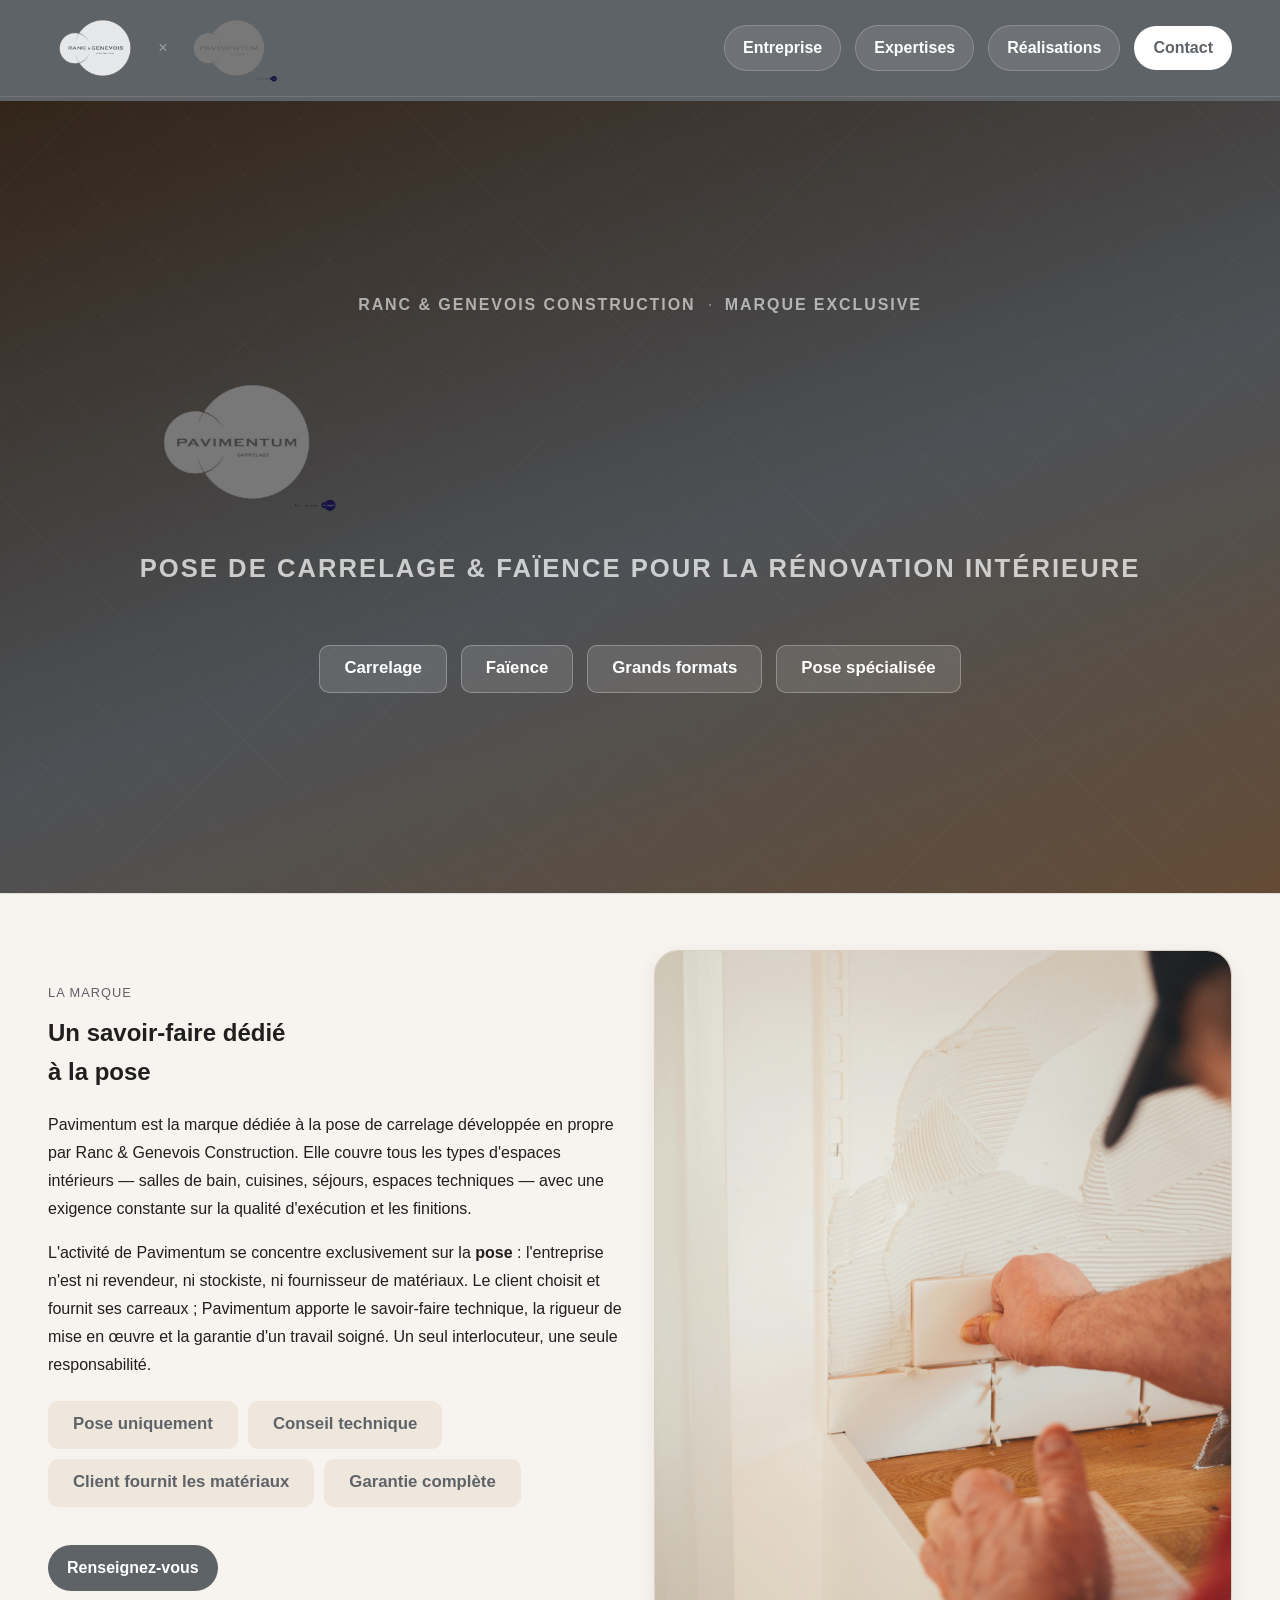
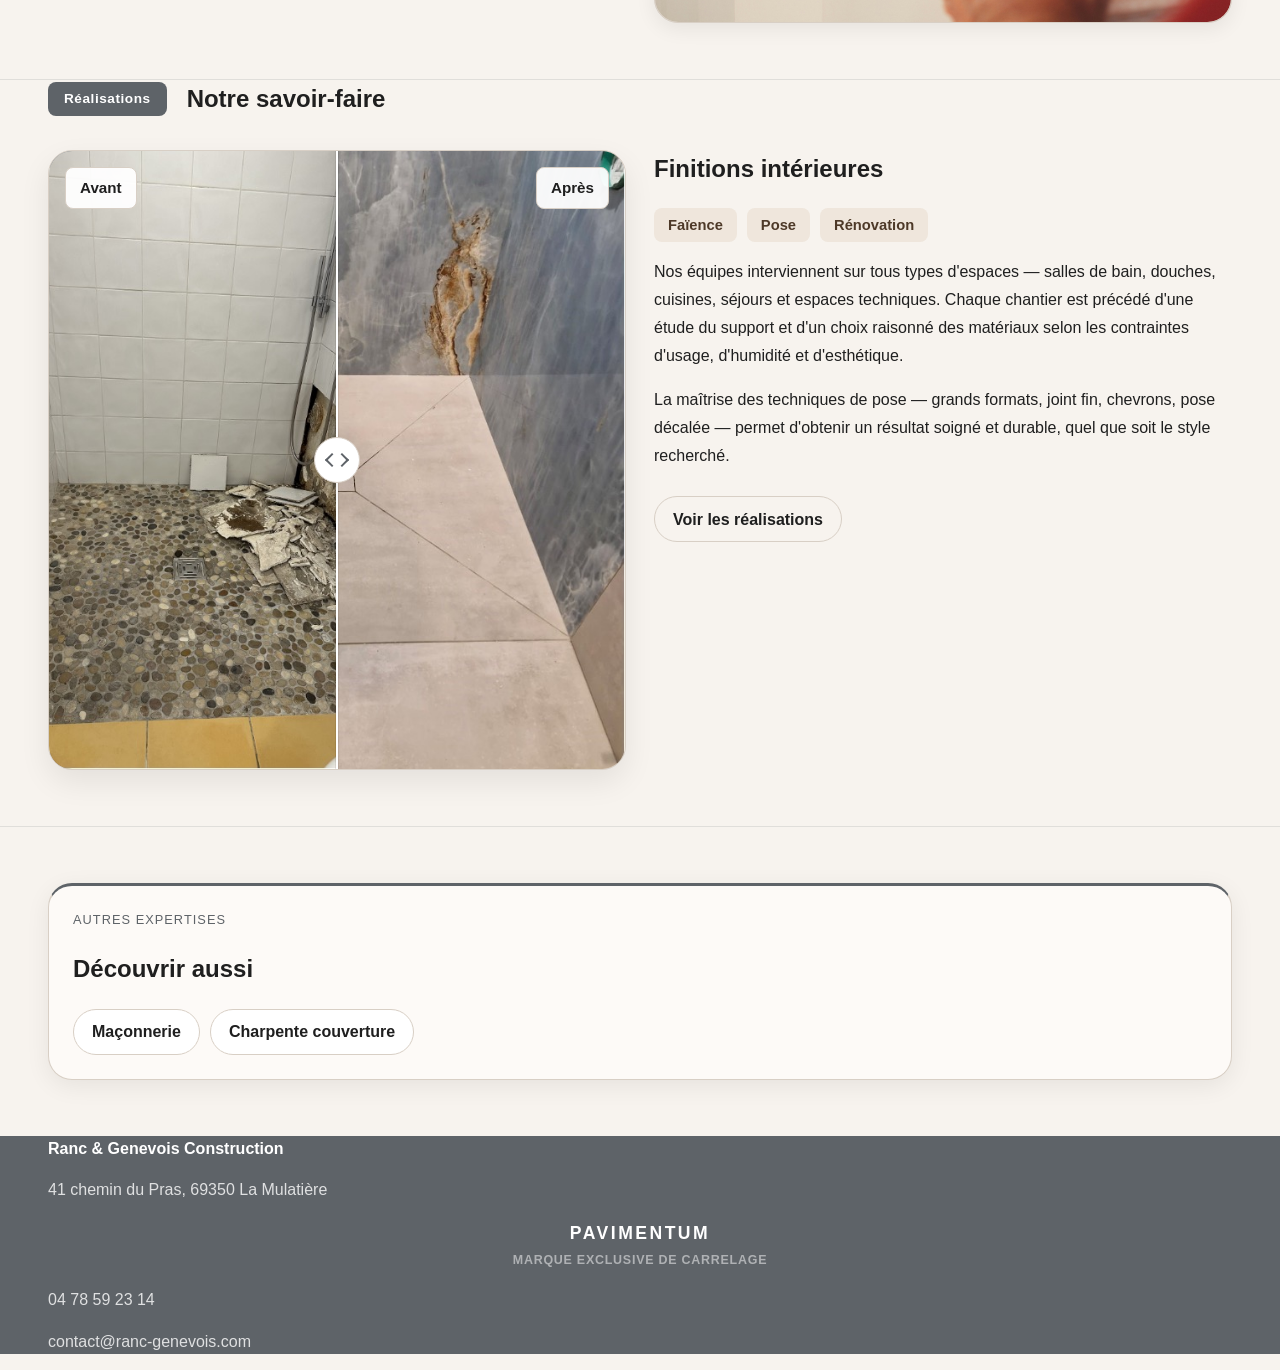
==== commit 0931de9a: "Update carrelage.html" ====
--- a/carrelage.html
+++ b/carrelage.html
@@ -80,7 +80,7 @@
             <h1 class="pavi-hero-wordmark" style="display:none;">PAVIMENTUM</h1>
 
             <p class="pavi-hero-claim">
-              Carrelage, faïence &amp; matériaux de finition
+              Pose de carrelage &amp; faïence pour la rénovation intérieure
             </p>
           </div>
 
@@ -88,7 +88,7 @@
             <span class="pavi-tag">Carrelage</span>
             <span class="pavi-tag">Faïence</span>
             <span class="pavi-tag">Grands formats</span>
-            <span class="pavi-tag">Pose & fourniture</span>
+            <span class="pavi-tag">Pose spécialisée</span>
           </div>
 
         </div>
@@ -99,22 +99,24 @@
         <div class="container split-grid">
           <div class="text-block reveal">
             <p class="eyebrow">La marque</p>
-            <h2>Une sélection dédiée,<br>de A jusqu'à la pose</h2>
-            <p>
-              Pavimentum est la marque de carrelage développée en propre par Ranc &amp; Genevois
-              Construction. Elle rassemble une gamme de matériaux — carreaux, faïences,
-              mosaïques, accessoires — rigoureusement sélectionnés pour leur qualité,
-              leur durabilité et leur cohérence avec les projets de rénovation du bâti ancien.
-            </p>
-            <p>
-              Cette offre intégrée permet un accompagnement complet : conseil au choix
-              des matériaux, fourniture depuis notre gamme et pose par nos équipes.
-              Une seule entreprise, une seule garantie.
+            <h2>Un savoir-faire dédié<br>à la pose</h2>
+            <p>
+              Pavimentum est la marque dédiée à la pose de carrelage développée en propre
+              par Ranc &amp; Genevois Construction. Elle couvre tous les types d'espaces intérieurs
+              — salles de bain, cuisines, séjours, espaces techniques — avec une exigence
+              constante sur la qualité d'exécution et les finitions.
+            </p>
+            <p>
+              L'activité de Pavimentum se concentre exclusivement sur la <strong>pose</strong> :
+              l'entreprise n'est ni revendeur, ni stockiste, ni fournisseur de matériaux.
+              Le client choisit et fournit ses carreaux ; Pavimentum apporte le savoir-faire
+              technique, la rigueur de mise en œuvre et la garantie d'un travail soigné.
+              Un seul interlocuteur, une seule responsabilité.
             </p>
             <div class="pavi-tags">
-              <span class="pavi-tag pavi-tag-dark">Sélection exclusive</span>
-              <span class="pavi-tag pavi-tag-dark">Conseil matériaux</span>
-              <span class="pavi-tag pavi-tag-dark">Fourniture & pose</span>
+              <span class="pavi-tag pavi-tag-dark">Pose uniquement</span>
+              <span class="pavi-tag pavi-tag-dark">Conseil technique</span>
+              <span class="pavi-tag pavi-tag-dark">Client fournit les matériaux</span>
               <span class="pavi-tag pavi-tag-dark">Garantie complète</span>
             </div>
             <a href="contact.html" class="btn section-btn">Renseignez-vous</a>
@@ -201,9 +203,8 @@
             <p class="eyebrow">Autres expertises</p>
             <h2>Découvrir aussi</h2>
             <div class="quick-links">
-              <a href="maconnerie.html" class="nav-pill nav-pill-maconnerie">Maçonnerie</a>
-              <a href="toiture.html" class="nav-pill nav-pill-charpente">Charpente couverture &amp; zinguerie</a>
-              <a href="renforcement.html" class="nav-pill nav-pill-renforcement">Renforcement de structure</a>
+              <a href="maconnerie.html" class="nav-pill">Maçonnerie</a>
+              <a href="toiture.html" class="nav-pill">Charpente couverture</a>
             </div>
           </div>
         </div>
--- a/style.css
+++ b/style.css
@@ -191,6 +191,39 @@
   background: #ebebeb;
   color: var(--accent);
   border-color: rgba(0,0,0,0.10);
+}
+
+/* Couleurs par expertise dans le dropdown */
+.dropdown-menu a[href="maconnerie.html"] {
+  border-left: 3px solid var(--color-maconnerie);
+  color: var(--color-maconnerie);
+}
+.dropdown-menu a[href="maconnerie.html"]:hover {
+  background: color-mix(in srgb, var(--color-maconnerie) 10%, white);
+}
+
+.dropdown-menu a[href="toiture.html"] {
+  border-left: 3px solid var(--color-charpente);
+  color: var(--color-charpente);
+}
+.dropdown-menu a[href="toiture.html"]:hover {
+  background: color-mix(in srgb, var(--color-charpente) 10%, white);
+}
+
+.dropdown-menu a[href="renforcement.html"] {
+  border-left: 3px solid var(--color-renforcement);
+  color: var(--color-renforcement);
+}
+.dropdown-menu a[href="renforcement.html"]:hover {
+  background: color-mix(in srgb, var(--color-renforcement) 10%, white);
+}
+
+.dropdown-menu a[href="carrelage.html"] {
+  border-left: 3px solid var(--color-pavi);
+  color: var(--color-pavi);
+}
+.dropdown-menu a[href="carrelage.html"]:hover {
+  background: color-mix(in srgb, var(--color-pavi) 10%, white);
 }
 
 /* Badge Pavimentum dans le dropdown — visible sur fond clair */
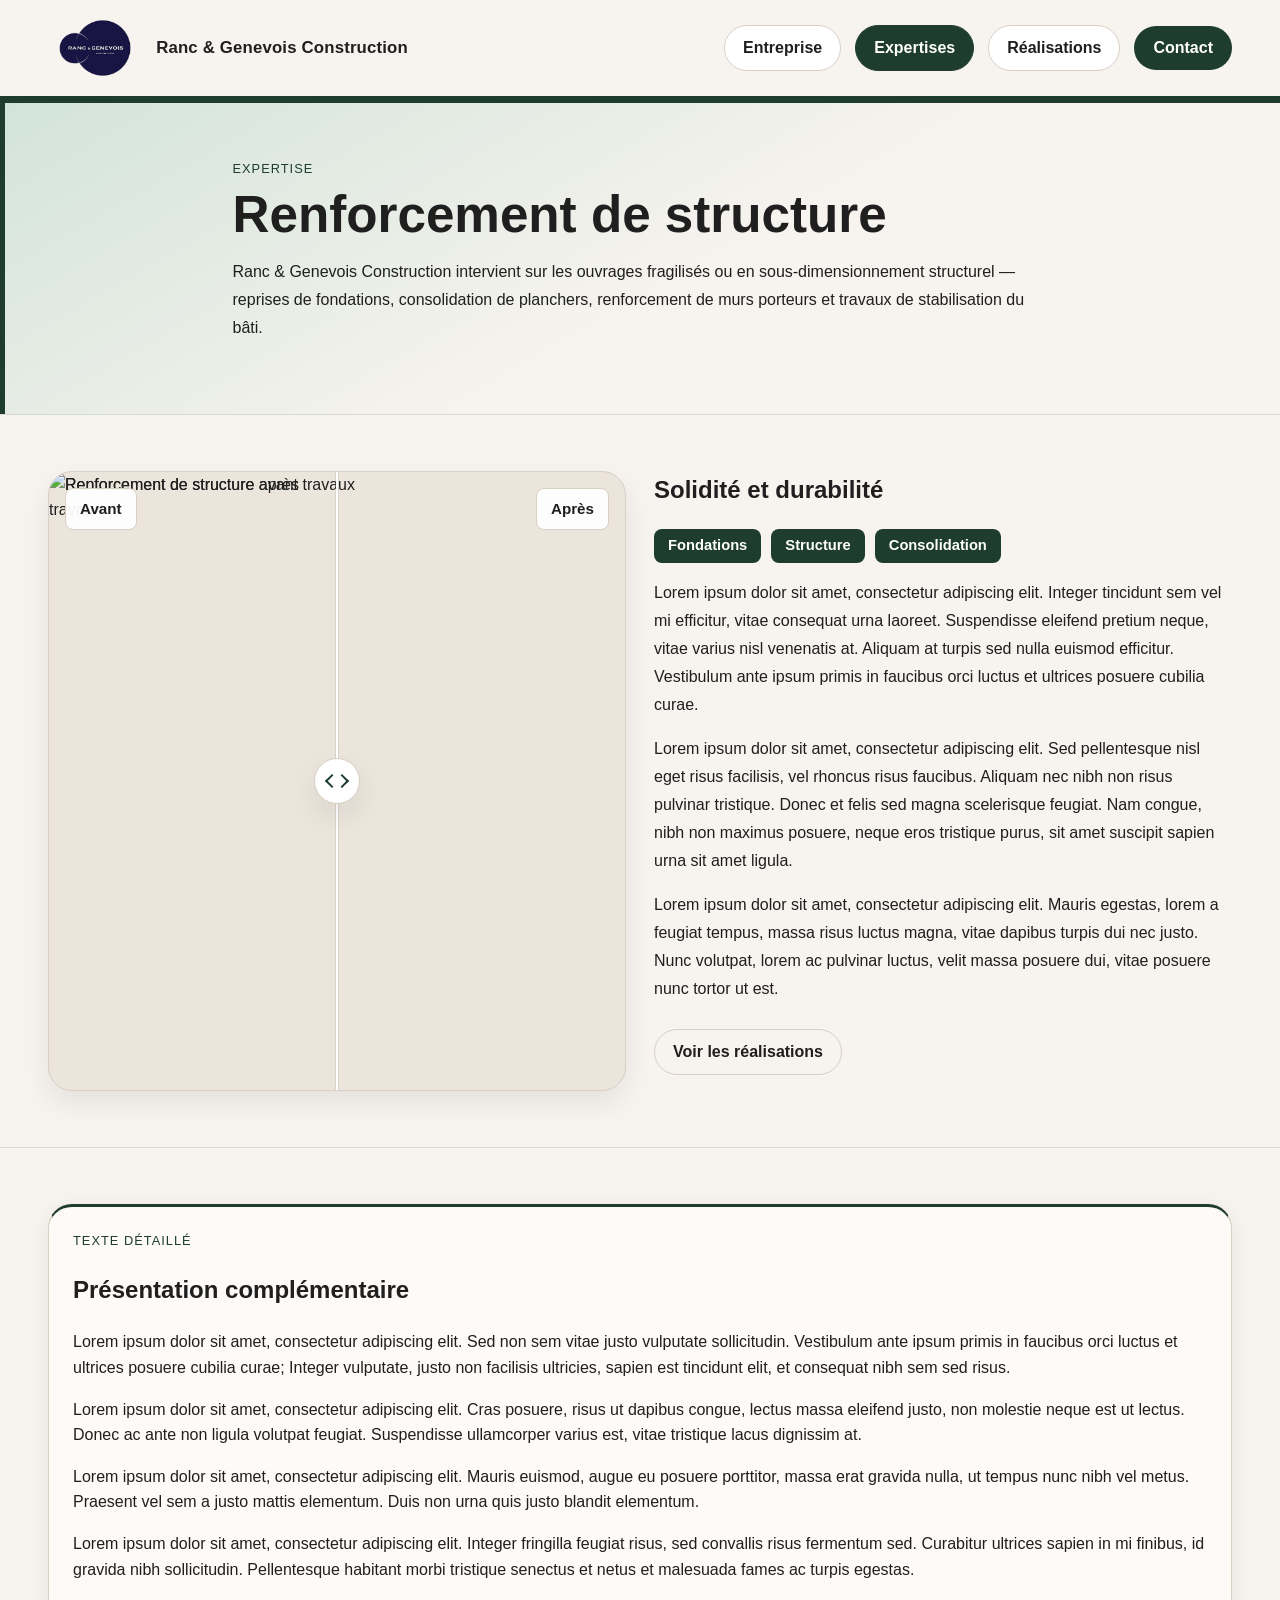
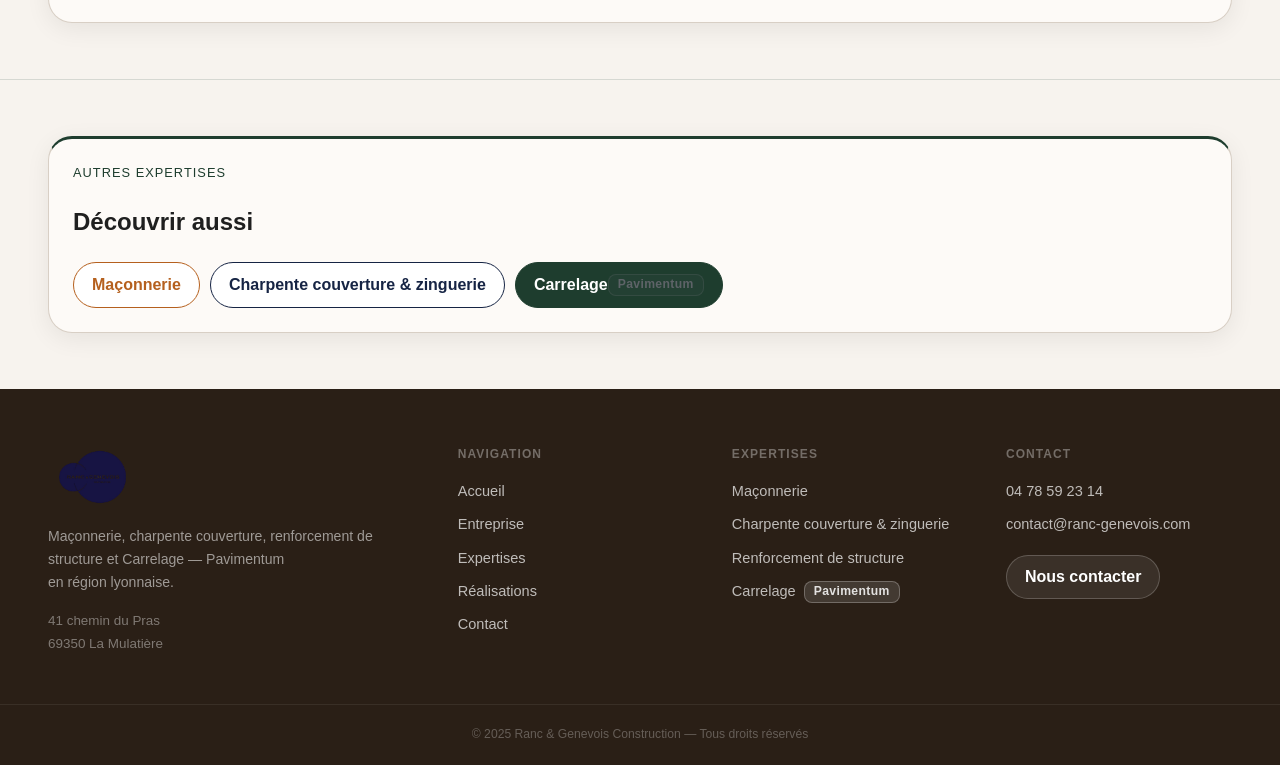
==== commit 6d9e2750: "Update carrelage.html" ====
--- a/carrelage.html
+++ b/carrelage.html
@@ -3,162 +3,65 @@
   <head>
     <meta charset="UTF-8" />
     <meta name="viewport" content="width=device-width, initial-scale=1.0" />
-    <title>Carrelage — Pavimentum | Ranc & Genevois Construction</title>
+    <title>Renforcement de structure | Ranc & Genevois Construction</title>
     <link rel="stylesheet" href="style.css" />
   </head>
-  <body class="pavi-page">
-
-    <!-- HEADER SPÉCIAL PAVIMENTUM -->
-    <header class="site-header pavi-site-header">
+  <body class="page-renforcement">
+    <header class="site-header">
       <div class="container header-inner">
-
-        <!-- CO-BRANDING logo : R&G × PAVIMENTUM -->
-        <a href="index.html" class="logo pavi-cobranding">
-          <img
-            src="images/logo.png"
-            alt="Ranc & Genevois"
-            class="rg-logo-small"
-          />
-          <span class="pavi-header-sep">×</span>
-          <span class="pavi-header-brand">
-            <img
-              src="images/pavimentum-logo.png"
-              alt="Pavimentum"
-              class="pavi-header-logo-img"
-              onerror="this.style.display='none'; this.nextElementSibling.style.display='block';"
-            />
-            <span class="pavi-header-wordmark" style="display:none;">PAVIMENTUM</span>
-          </span>
+        <a href="index.html" class="logo">
+          <img src="images/logo.png" alt="Logo Ranc & Genevois Construction" />
+          <span class="logo-fallback">Ranc &amp; Genevois Construction</span>
         </a>
-
-        <button class="menu-toggle pavi-toggle" aria-label="Ouvrir le menu">☰</button>
-
+        <button class="menu-toggle" aria-label="Ouvrir le menu">☰</button>
         <nav class="main-nav">
-          <a href="entreprise.html" class="nav-pill pavi-nav-pill">Entreprise</a>
-
+          <a href="entreprise.html" class="nav-pill">Entreprise</a>
           <div class="nav-dropdown">
-            <a href="expertises.html" class="nav-pill pavi-nav-pill">Expertises</a>
-            <div class="dropdown-menu pavi-dropdown">
+            <a href="expertises.html" class="nav-pill">Expertises</a>
+            <div class="dropdown-menu">
               <a href="maconnerie.html">Maçonnerie</a>
               <a href="toiture.html">Charpente couverture &amp; zinguerie</a>
               <a href="renforcement.html">Renforcement de structure</a>
-              <a href="carrelage.html" class="pavi-active-link">
-                Carrelage
-                <span class="pavi-nav-badge">Pavimentum</span>
-              </a>
-            </div>
-          </div>
-
-          <a href="realisations.html" class="nav-pill pavi-nav-pill">Réalisations</a>
-          <a href="contact.html" class="btn pavi-btn-header btn-small">Contact</a>
+              <a href="carrelage.html">Carrelage <span class="dropdown-pavi-badge">Pavimentum</span></a>
+            </div>
+          </div>
+          <a href="realisations.html" class="nav-pill">Réalisations</a>
+          <a href="contact.html" class="btn btn-small">Contact</a>
         </nav>
       </div>
     </header>
-
     <main class="page">
-
-      <!-- HERO PAVIMENTUM PLEINE LARGEUR -->
-      <section class="pavi-hero">
-        <div class="pavi-hero-bg"></div>
-        <div class="pavi-hero-overlay"></div>
-        <div class="container pavi-hero-inner">
-
-          <div class="pavi-hero-top">
-            <span class="pavi-hero-origin">Ranc &amp; Genevois Construction</span>
-            <span class="pavi-hero-sep-dot">·</span>
-            <span class="pavi-hero-origin">Marque exclusive</span>
-          </div>
-
-          <div class="pavi-hero-center">
-            <!-- Logo Pavimentum grand format -->
-            <img
-              src="images/pavimentum-logo.png"
-              alt="Pavimentum"
-              class="pavi-hero-logo"
-              onerror="this.style.display='none'; this.nextElementSibling.style.display='block';"
-            />
-            <h1 class="pavi-hero-wordmark" style="display:none;">PAVIMENTUM</h1>
-
-            <p class="pavi-hero-claim">
-              Pose de carrelage &amp; faïence pour la rénovation intérieure
-            </p>
-          </div>
-
-          <div class="pavi-hero-bottom">
-            <span class="pavi-tag">Carrelage</span>
-            <span class="pavi-tag">Faïence</span>
-            <span class="pavi-tag">Grands formats</span>
-            <span class="pavi-tag">Pose spécialisée</span>
-          </div>
-
-        </div>
-      </section>
-
-      <!-- PRÉSENTATION PAVIMENTUM -->
+      <section class="page-hero">
+        <div class="container narrow">
+          <p class="eyebrow">Expertise</p>
+          <h1>Renforcement de structure</h1>
+          <p class="lead">
+            Ranc &amp; Genevois Construction intervient sur les ouvrages fragilisés ou en sous-dimensionnement
+            structurel — reprises de fondations, consolidation de planchers, renforcement de murs
+            porteurs et travaux de stabilisation du bâti.
+          </p>
+        </div>
+      </section>
       <section class="section">
-        <div class="container split-grid">
-          <div class="text-block reveal">
-            <p class="eyebrow">La marque</p>
-            <h2>Un savoir-faire dédié<br>à la pose</h2>
-            <p>
-              Pavimentum est la marque dédiée à la pose de carrelage développée en propre
-              par Ranc &amp; Genevois Construction. Elle couvre tous les types d'espaces intérieurs
-              — salles de bain, cuisines, séjours, espaces techniques — avec une exigence
-              constante sur la qualité d'exécution et les finitions.
-            </p>
-            <p>
-              L'activité de Pavimentum se concentre exclusivement sur la <strong>pose</strong> :
-              l'entreprise n'est ni revendeur, ni stockiste, ni fournisseur de matériaux.
-              Le client choisit et fournit ses carreaux ; Pavimentum apporte le savoir-faire
-              technique, la rigueur de mise en œuvre et la garantie d'un travail soigné.
-              Un seul interlocuteur, une seule responsabilité.
-            </p>
-            <div class="pavi-tags">
-              <span class="pavi-tag pavi-tag-dark">Pose uniquement</span>
-              <span class="pavi-tag pavi-tag-dark">Conseil technique</span>
-              <span class="pavi-tag pavi-tag-dark">Client fournit les matériaux</span>
-              <span class="pavi-tag pavi-tag-dark">Garantie complète</span>
-            </div>
-            <a href="contact.html" class="btn section-btn">Renseignez-vous</a>
-          </div>
-
-          <div class="media-card pavi-media-card reveal">
-            <img src="images/pavimentum/pavi-ambiance.jpg" alt="Réalisation Pavimentum carrelage" style="width:100%;height:100%;object-fit:cover;border-radius:var(--radius);" />
-          </div>
-        </div>
-      </section>
-
-      <!-- AVANT / APRÈS + TECHNIQUE DE POSE -->
-      <section class="section" style="padding-top: 0;">
-        <div class="container">
-          <div class="pavi-section-label">
-            <span class="pavi-section-badge">Réalisations</span>
-            <h2 class="pavi-section-title">Notre savoir-faire</h2>
-          </div>
-        </div>
         <div class="container split-grid expertise-layout">
-          <div class="before-after-slider portrait-slider reveal" data-before-after>
+          <div class="before-after-slider portrait-slider" data-before-after>
             <div class="before-after-label before-label">Avant</div>
             <div class="before-after-label after-label">Après</div>
-
             <img
-              src="images/expertises/carrelage-avant.jpg"
-              alt="Carrelage avant travaux"
+              src="images/expertises/renforcement-avant.jpg"
+              alt="Renforcement de structure avant travaux"
               class="before-after-image base-image"
             />
-
             <div class="after-image-wrapper" style="width: 50%;">
               <img
-                src="images/expertises/carrelage-apres.jpg"
-                alt="Carrelage après travaux"
+                src="images/expertises/renforcement-apres.jpg"
+                alt="Renforcement de structure après travaux"
                 class="before-after-image overlay-image"
               />
             </div>
-
             <div class="before-after-divider" style="left: 50%;">
               <div class="before-after-handle"></div>
             </div>
-
             <input
               type="range"
               min="0"
@@ -168,68 +71,131 @@
               aria-label="Comparer avant et après"
             />
           </div>
-
-          <div class="text-block reveal">
-            <h2>Finitions intérieures</h2>
-
+          <div class="text-block">
+            <h2>Solidité et durabilité</h2>
             <div class="mini-tags">
-              <span class="mini-tag">Faïence</span>
-              <span class="mini-tag">Pose</span>
-              <span class="mini-tag">Rénovation</span>
-            </div>
-
-            <p>
-              Nos équipes interviennent sur tous types d'espaces — salles de bain,
-              douches, cuisines, séjours et espaces techniques. Chaque chantier est
-              précédé d'une étude du support et d'un choix raisonné des matériaux
-              selon les contraintes d'usage, d'humidité et d'esthétique.
-            </p>
-
-            <p>
-              La maîtrise des techniques de pose — grands formats, joint fin,
-              chevrons, pose décalée — permet d'obtenir un résultat soigné
-              et durable, quel que soit le style recherché.
-            </p>
-
+              <span class="mini-tag mini-tag-renforcement">Fondations</span>
+              <span class="mini-tag mini-tag-renforcement">Structure</span>
+              <span class="mini-tag mini-tag-renforcement">Consolidation</span>
+            </div>
+            <p>
+              Lorem ipsum dolor sit amet, consectetur adipiscing elit. Integer
+              tincidunt sem vel mi efficitur, vitae consequat urna laoreet.
+              Suspendisse eleifend pretium neque, vitae varius nisl venenatis at.
+              Aliquam at turpis sed nulla euismod efficitur. Vestibulum ante ipsum
+              primis in faucibus orci luctus et ultrices posuere cubilia curae.
+            </p>
+            <p>
+              Lorem ipsum dolor sit amet, consectetur adipiscing elit. Sed
+              pellentesque nisl eget risus facilisis, vel rhoncus risus faucibus.
+              Aliquam nec nibh non risus pulvinar tristique. Donec et felis sed
+              magna scelerisque feugiat. Nam congue, nibh non maximus posuere,
+              neque eros tristique purus, sit amet suscipit sapien urna sit amet
+              ligula.
+            </p>
+            <p>
+              Lorem ipsum dolor sit amet, consectetur adipiscing elit. Mauris
+              egestas, lorem a feugiat tempus, massa risus luctus magna, vitae
+              dapibus turpis dui nec justo. Nunc volutpat, lorem ac pulvinar
+              luctus, velit massa posuere dui, vitae posuere nunc tortor ut est.
+            </p>
             <a href="realisations.html" class="btn btn-secondary section-btn">Voir les réalisations</a>
           </div>
         </div>
       </section>
-
-      <!-- AUTRES EXPERTISES -->
+      <section class="section">
+        <div class="container">
+          <div class="content-card">
+            <p class="eyebrow">Texte détaillé</p>
+            <h2>Présentation complémentaire</h2>
+            <p>
+              Lorem ipsum dolor sit amet, consectetur adipiscing elit. Sed non
+              sem vitae justo vulputate sollicitudin. Vestibulum ante ipsum
+              primis in faucibus orci luctus et ultrices posuere cubilia curae;
+              Integer vulputate, justo non facilisis ultricies, sapien est
+              tincidunt elit, et consequat nibh sem sed risus.
+            </p>
+            <p>
+              Lorem ipsum dolor sit amet, consectetur adipiscing elit. Cras
+              posuere, risus ut dapibus congue, lectus massa eleifend justo, non
+              molestie neque est ut lectus. Donec ac ante non ligula volutpat
+              feugiat. Suspendisse ullamcorper varius est, vitae tristique lacus
+              dignissim at.
+            </p>
+            <p>
+              Lorem ipsum dolor sit amet, consectetur adipiscing elit. Mauris
+              euismod, augue eu posuere porttitor, massa erat gravida nulla, ut
+              tempus nunc nibh vel metus. Praesent vel sem a justo mattis
+              elementum. Duis non urna quis justo blandit elementum.
+            </p>
+            <p>
+              Lorem ipsum dolor sit amet, consectetur adipiscing elit. Integer
+              fringilla feugiat risus, sed convallis risus fermentum sed.
+              Curabitur ultrices sapien in mi finibus, id gravida nibh
+              sollicitudin. Pellentesque habitant morbi tristique senectus et
+              netus et malesuada fames ac turpis egestas.
+            </p>
+          </div>
+        </div>
+      </section>
       <section class="section">
         <div class="container">
           <div class="content-card">
             <p class="eyebrow">Autres expertises</p>
             <h2>Découvrir aussi</h2>
             <div class="quick-links">
-              <a href="maconnerie.html" class="nav-pill">Maçonnerie</a>
-              <a href="toiture.html" class="nav-pill">Charpente couverture</a>
-            </div>
-          </div>
-        </div>
-      </section>
-
+              <a href="maconnerie.html" class="nav-pill nav-pill-maconnerie">Maçonnerie</a>
+              <a href="toiture.html" class="nav-pill nav-pill-charpente">Charpente couverture &amp; zinguerie</a>
+              <a href="carrelage.html" class="nav-pill nav-pill-pavi">Carrelage <span class="dropdown-pavi-badge">Pavimentum</span></a>
+            </div>
+          </div>
+        </div>
+      </section>
     </main>
-
-    <!-- FOOTER PAVIMENTUM -->
-    <footer class="site-footer pavi-footer">
-      <div class="container footer-inner">
-        <div>
-          <strong>Ranc &amp; Genevois Construction</strong>
-          <p>41 chemin du Pras, 69350 La Mulatière</p>
-        </div>
-        <div class="pavi-footer-brand">
-          <span class="pavi-footer-name">PAVIMENTUM</span>
-          <span class="pavi-footer-sub">Marque exclusive de carrelage</span>
-        </div>
-        <div>
-          <p>04 78 59 23 14</p>
-          <p>contact@ranc-genevois.com</p>
+    <footer class="site-footer">
+      <div class="container footer-grid">
+        <div class="footer-col footer-col-brand">
+          <a href="index.html" class="footer-logo-link">
+            <img src="images/logo.png" alt="Logo Ranc &amp; Genevois Construction" class="footer-logo-img" />
+          </a>
+          <p class="footer-tagline">Maçonnerie, charpente couverture, renforcement de structure et Carrelage — Pavimentum<br>en région lyonnaise.</p>
+          <address class="footer-address">
+            41 chemin du Pras<br>
+            69350 La Mulatière
+          </address>
+        </div>
+        <div class="footer-col">
+          <h4 class="footer-heading">Navigation</h4>
+          <ul class="footer-links">
+            <li><a href="index.html">Accueil</a></li>
+            <li><a href="entreprise.html">Entreprise</a></li>
+            <li><a href="expertises.html">Expertises</a></li>
+            <li><a href="realisations.html">Réalisations</a></li>
+            <li><a href="contact.html">Contact</a></li>
+          </ul>
+        </div>
+        <div class="footer-col">
+          <h4 class="footer-heading">Expertises</h4>
+          <ul class="footer-links">
+            <li><a href="maconnerie.html">Maçonnerie</a></li>
+            <li><a href="toiture.html">Charpente couverture &amp; zinguerie</a></li>
+            <li><a href="renforcement.html">Renforcement de structure</a></li>
+            <li><a href="carrelage.html">Carrelage <span class="dropdown-pavi-badge">Pavimentum</span></a></li>
+          </ul>
+        </div>
+        <div class="footer-col">
+          <h4 class="footer-heading">Contact</h4>
+          <a href="tel:+33478592314" class="footer-contact-item">04 78 59 23 14</a>
+          <a href="mailto:contact@ranc-genevois.com" class="footer-contact-item">contact@ranc-genevois.com</a>
+          <a href="contact.html" class="btn btn-small footer-cta">Nous contacter</a>
+        </div>
+      </div>
+      <div class="footer-bottom">
+        <div class="container footer-bottom-inner">
+          <p>&copy; 2025 Ranc &amp; Genevois Construction — Tous droits réservés</p>
         </div>
       </div>
     </footer>
-
     <script src="script.js"></script>
   </body>
 </html>
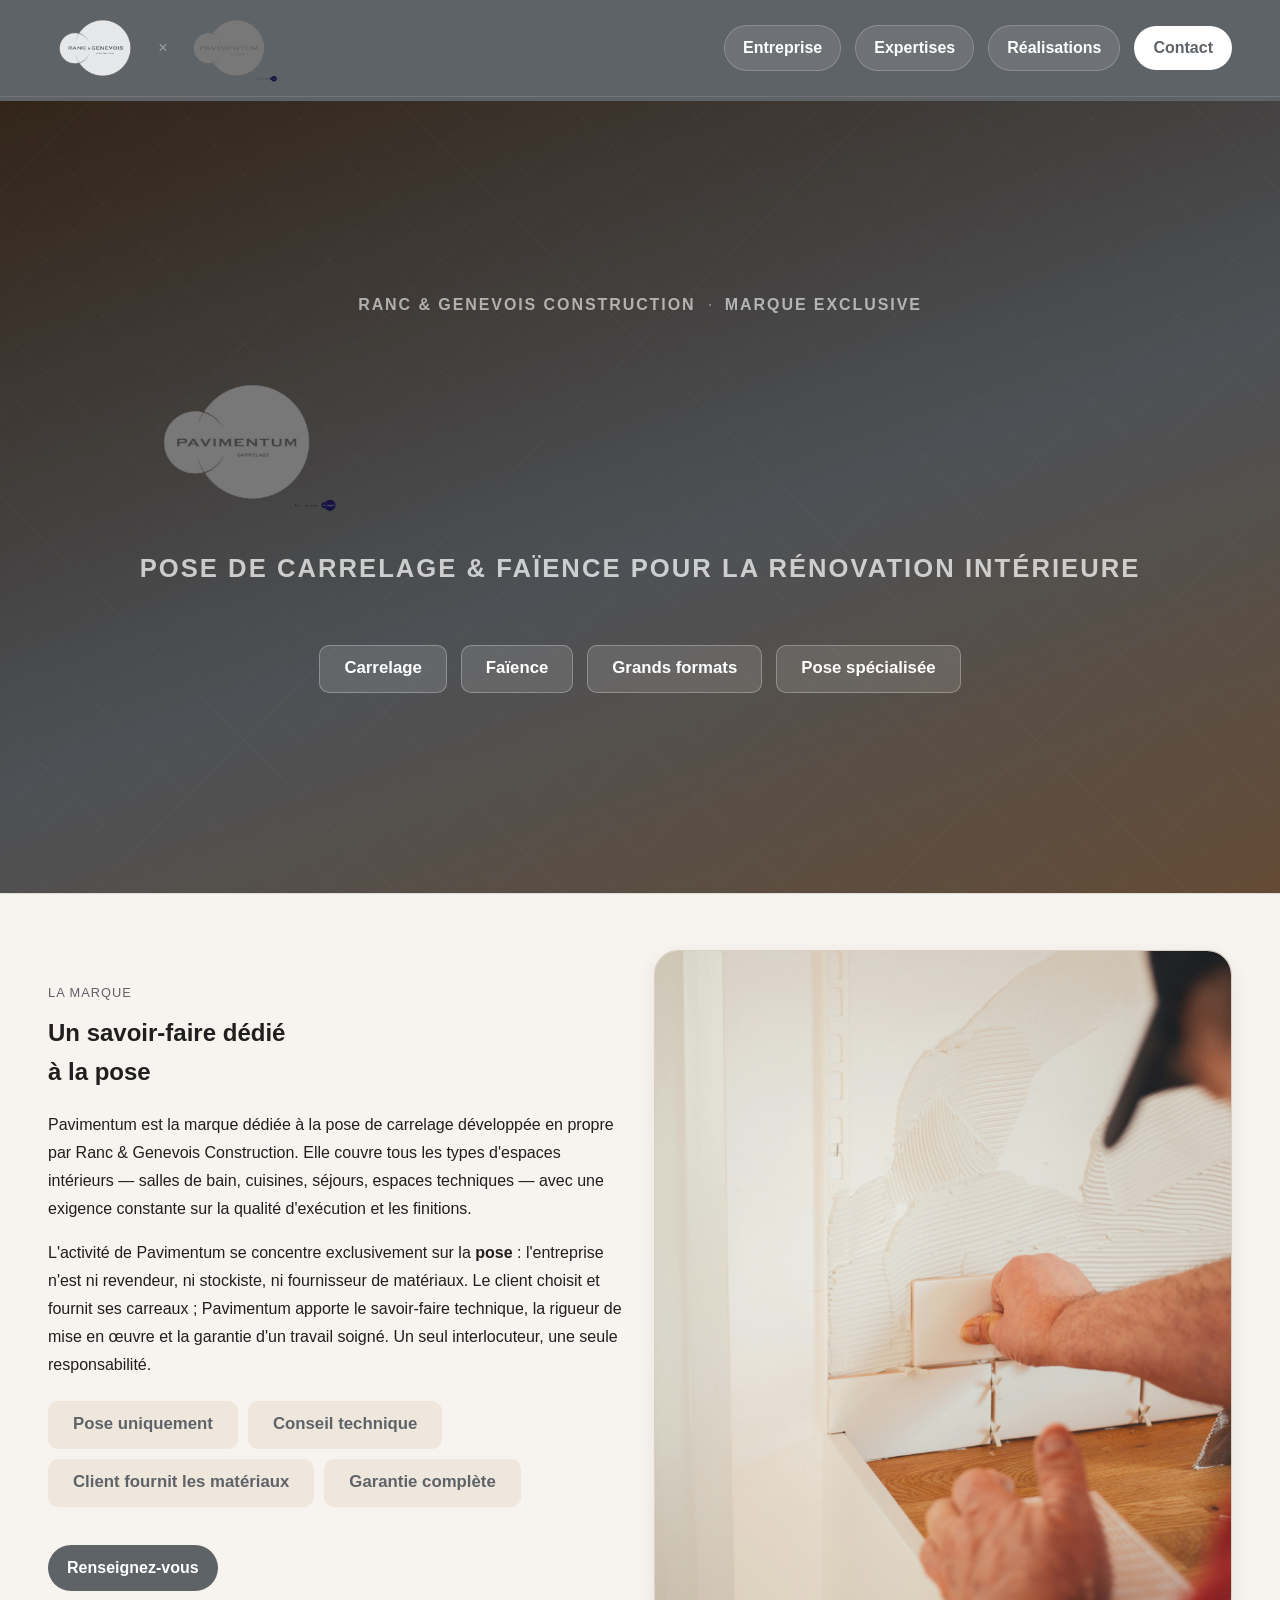
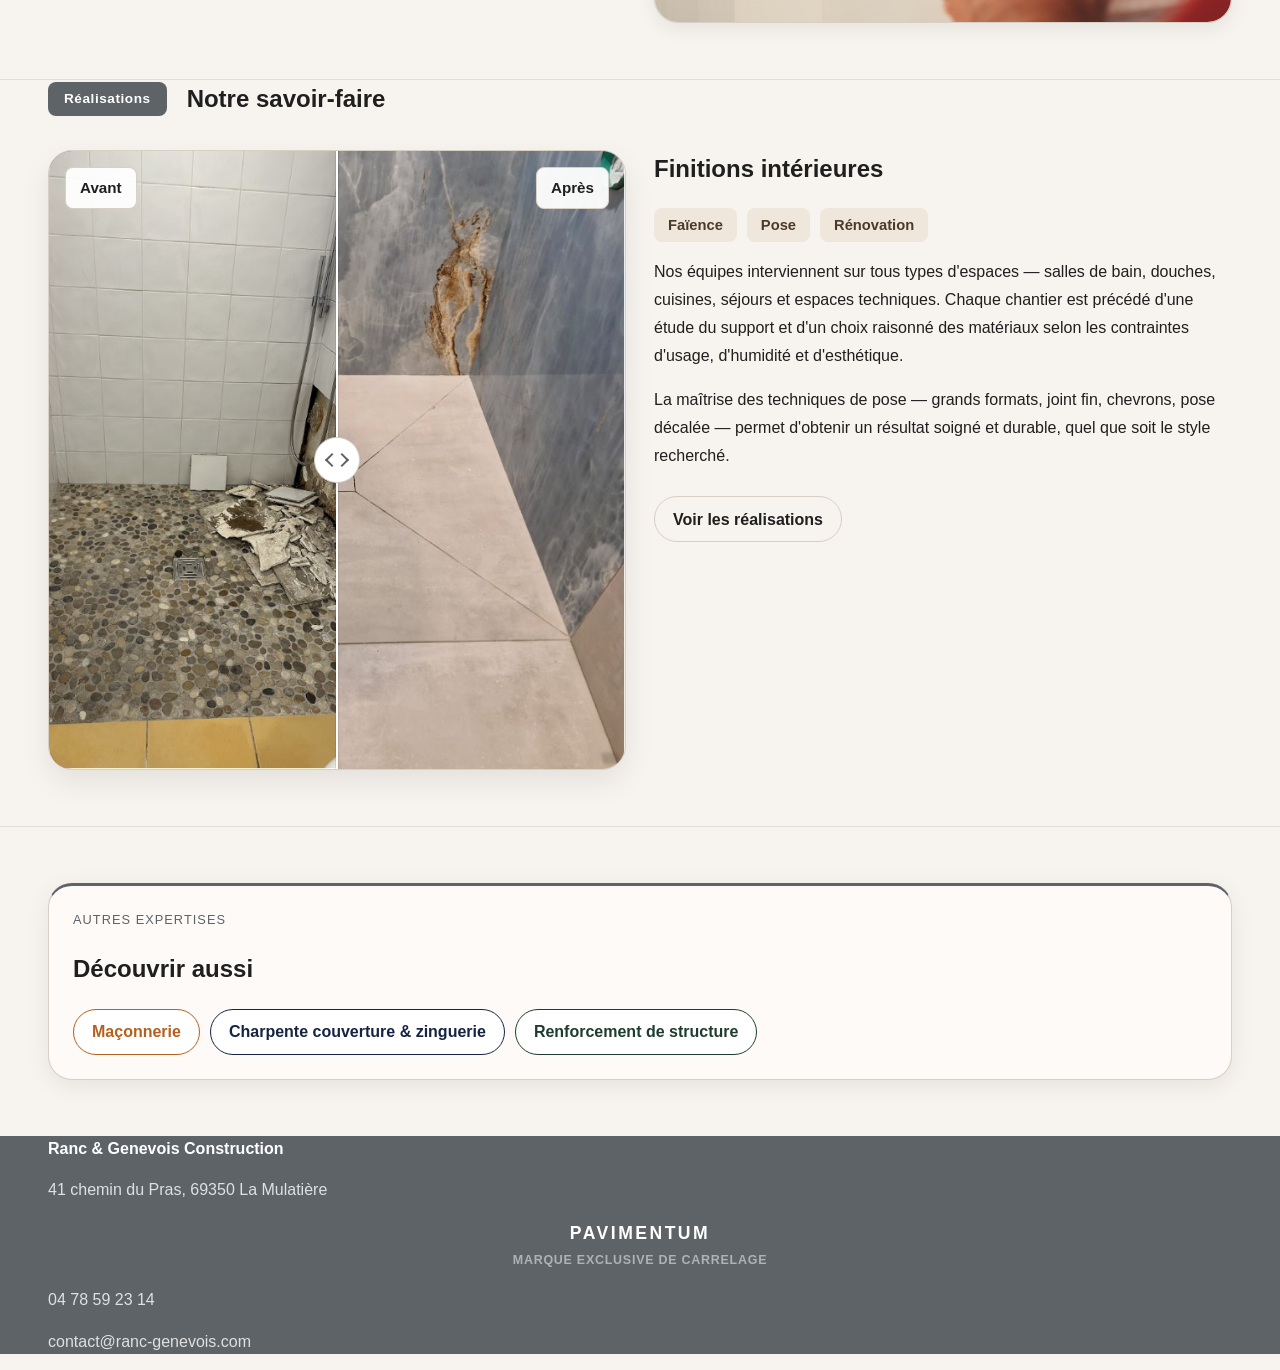
==== commit 141c115c: "Update carrelage.html" ====
--- a/carrelage.html
+++ b/carrelage.html
@@ -3,65 +3,162 @@
   <head>
     <meta charset="UTF-8" />
     <meta name="viewport" content="width=device-width, initial-scale=1.0" />
-    <title>Renforcement de structure | Ranc & Genevois Construction</title>
+    <title>Carrelage — Pavimentum | Ranc & Genevois Construction</title>
     <link rel="stylesheet" href="style.css" />
   </head>
-  <body class="page-renforcement">
-    <header class="site-header">
+  <body class="pavi-page">
+
+    <!-- HEADER SPÉCIAL PAVIMENTUM -->
+    <header class="site-header pavi-site-header">
       <div class="container header-inner">
-        <a href="index.html" class="logo">
-          <img src="images/logo.png" alt="Logo Ranc & Genevois Construction" />
-          <span class="logo-fallback">Ranc &amp; Genevois Construction</span>
+
+        <!-- CO-BRANDING logo : R&G × PAVIMENTUM -->
+        <a href="index.html" class="logo pavi-cobranding">
+          <img
+            src="images/logo.png"
+            alt="Ranc & Genevois Construction"
+            class="rg-logo-small"
+          />
+          <span class="pavi-header-sep">×</span>
+          <span class="pavi-header-brand">
+            <img
+              src="images/pavimentum-logo.png"
+              alt="Pavimentum"
+              class="pavi-header-logo-img"
+              onerror="this.style.display='none'; this.nextElementSibling.style.display='block';"
+            />
+            <span class="pavi-header-wordmark" style="display:none;">PAVIMENTUM</span>
+          </span>
         </a>
-        <button class="menu-toggle" aria-label="Ouvrir le menu">☰</button>
+
+        <button class="menu-toggle pavi-toggle" aria-label="Ouvrir le menu">☰</button>
+
         <nav class="main-nav">
-          <a href="entreprise.html" class="nav-pill">Entreprise</a>
+          <a href="entreprise.html" class="nav-pill pavi-nav-pill">Entreprise</a>
+
           <div class="nav-dropdown">
-            <a href="expertises.html" class="nav-pill">Expertises</a>
-            <div class="dropdown-menu">
+            <a href="expertises.html" class="nav-pill pavi-nav-pill">Expertises</a>
+            <div class="dropdown-menu pavi-dropdown">
               <a href="maconnerie.html">Maçonnerie</a>
               <a href="toiture.html">Charpente couverture &amp; zinguerie</a>
               <a href="renforcement.html">Renforcement de structure</a>
-              <a href="carrelage.html">Carrelage <span class="dropdown-pavi-badge">Pavimentum</span></a>
-            </div>
-          </div>
-          <a href="realisations.html" class="nav-pill">Réalisations</a>
-          <a href="contact.html" class="btn btn-small">Contact</a>
+              <a href="carrelage.html" class="pavi-active-link">
+                Carrelage
+                <span class="pavi-nav-badge">Pavimentum</span>
+              </a>
+            </div>
+          </div>
+
+          <a href="realisations.html" class="nav-pill pavi-nav-pill">Réalisations</a>
+          <a href="contact.html" class="btn pavi-btn-header btn-small">Contact</a>
         </nav>
       </div>
     </header>
+
     <main class="page">
-      <section class="page-hero">
-        <div class="container narrow">
-          <p class="eyebrow">Expertise</p>
-          <h1>Renforcement de structure</h1>
-          <p class="lead">
-            Ranc &amp; Genevois Construction intervient sur les ouvrages fragilisés ou en sous-dimensionnement
-            structurel — reprises de fondations, consolidation de planchers, renforcement de murs
-            porteurs et travaux de stabilisation du bâti.
-          </p>
-        </div>
-      </section>
+
+      <!-- HERO PAVIMENTUM PLEINE LARGEUR -->
+      <section class="pavi-hero">
+        <div class="pavi-hero-bg"></div>
+        <div class="pavi-hero-overlay"></div>
+        <div class="container pavi-hero-inner">
+
+          <div class="pavi-hero-top">
+            <span class="pavi-hero-origin">Ranc &amp; Genevois Construction</span>
+            <span class="pavi-hero-sep-dot">·</span>
+            <span class="pavi-hero-origin">Marque exclusive</span>
+          </div>
+
+          <div class="pavi-hero-center">
+            <!-- Logo Pavimentum grand format -->
+            <img
+              src="images/pavimentum-logo.png"
+              alt="Pavimentum"
+              class="pavi-hero-logo"
+              onerror="this.style.display='none'; this.nextElementSibling.style.display='block';"
+            />
+            <h1 class="pavi-hero-wordmark" style="display:none;">PAVIMENTUM</h1>
+
+            <p class="pavi-hero-claim">
+              Pose de carrelage &amp; faïence pour la rénovation intérieure
+            </p>
+          </div>
+
+          <div class="pavi-hero-bottom">
+            <span class="pavi-tag">Carrelage</span>
+            <span class="pavi-tag">Faïence</span>
+            <span class="pavi-tag">Grands formats</span>
+            <span class="pavi-tag">Pose spécialisée</span>
+          </div>
+
+        </div>
+      </section>
+
+      <!-- PRÉSENTATION PAVIMENTUM -->
       <section class="section">
+        <div class="container split-grid">
+          <div class="text-block reveal">
+            <p class="eyebrow">La marque</p>
+            <h2>Un savoir-faire dédié<br>à la pose</h2>
+            <p>
+              Pavimentum est la marque dédiée à la pose de carrelage développée en propre
+              par Ranc &amp; Genevois Construction. Elle couvre tous les types d'espaces intérieurs
+              — salles de bain, cuisines, séjours, espaces techniques — avec une exigence
+              constante sur la qualité d'exécution et les finitions.
+            </p>
+            <p>
+              L'activité de Pavimentum se concentre exclusivement sur la <strong>pose</strong> :
+              l'entreprise n'est ni revendeur, ni stockiste, ni fournisseur de matériaux.
+              Le client choisit et fournit ses carreaux ; Pavimentum apporte le savoir-faire
+              technique, la rigueur de mise en œuvre et la garantie d'un travail soigné.
+              Un seul interlocuteur, une seule responsabilité.
+            </p>
+            <div class="pavi-tags">
+              <span class="pavi-tag pavi-tag-dark">Pose uniquement</span>
+              <span class="pavi-tag pavi-tag-dark">Conseil technique</span>
+              <span class="pavi-tag pavi-tag-dark">Client fournit les matériaux</span>
+              <span class="pavi-tag pavi-tag-dark">Garantie complète</span>
+            </div>
+            <a href="contact.html" class="btn section-btn">Renseignez-vous</a>
+          </div>
+
+          <div class="media-card pavi-media-card reveal">
+            <img src="images/pavimentum/pavi-ambiance.jpg" alt="Réalisation Pavimentum carrelage" style="width:100%;height:100%;object-fit:cover;border-radius:var(--radius);" />
+          </div>
+        </div>
+      </section>
+
+      <!-- AVANT / APRÈS + TECHNIQUE DE POSE -->
+      <section class="section" style="padding-top: 0;">
+        <div class="container">
+          <div class="pavi-section-label">
+            <span class="pavi-section-badge">Réalisations</span>
+            <h2 class="pavi-section-title">Notre savoir-faire</h2>
+          </div>
+        </div>
         <div class="container split-grid expertise-layout">
-          <div class="before-after-slider portrait-slider" data-before-after>
+          <div class="before-after-slider portrait-slider reveal" data-before-after>
             <div class="before-after-label before-label">Avant</div>
             <div class="before-after-label after-label">Après</div>
+
             <img
-              src="images/expertises/renforcement-avant.jpg"
-              alt="Renforcement de structure avant travaux"
+              src="images/expertises/carrelage-avant.jpg"
+              alt="Carrelage avant travaux"
               class="before-after-image base-image"
             />
+
             <div class="after-image-wrapper" style="width: 50%;">
               <img
-                src="images/expertises/renforcement-apres.jpg"
-                alt="Renforcement de structure après travaux"
+                src="images/expertises/carrelage-apres.jpg"
+                alt="Carrelage après travaux"
                 class="before-after-image overlay-image"
               />
             </div>
+
             <div class="before-after-divider" style="left: 50%;">
               <div class="before-after-handle"></div>
             </div>
+
             <input
               type="range"
               min="0"
@@ -71,73 +168,35 @@
               aria-label="Comparer avant et après"
             />
           </div>
-          <div class="text-block">
-            <h2>Solidité et durabilité</h2>
+
+          <div class="text-block reveal">
+            <h2>Finitions intérieures</h2>
+
             <div class="mini-tags">
-              <span class="mini-tag mini-tag-renforcement">Fondations</span>
-              <span class="mini-tag mini-tag-renforcement">Structure</span>
-              <span class="mini-tag mini-tag-renforcement">Consolidation</span>
-            </div>
-            <p>
-              Lorem ipsum dolor sit amet, consectetur adipiscing elit. Integer
-              tincidunt sem vel mi efficitur, vitae consequat urna laoreet.
-              Suspendisse eleifend pretium neque, vitae varius nisl venenatis at.
-              Aliquam at turpis sed nulla euismod efficitur. Vestibulum ante ipsum
-              primis in faucibus orci luctus et ultrices posuere cubilia curae.
-            </p>
-            <p>
-              Lorem ipsum dolor sit amet, consectetur adipiscing elit. Sed
-              pellentesque nisl eget risus facilisis, vel rhoncus risus faucibus.
-              Aliquam nec nibh non risus pulvinar tristique. Donec et felis sed
-              magna scelerisque feugiat. Nam congue, nibh non maximus posuere,
-              neque eros tristique purus, sit amet suscipit sapien urna sit amet
-              ligula.
-            </p>
-            <p>
-              Lorem ipsum dolor sit amet, consectetur adipiscing elit. Mauris
-              egestas, lorem a feugiat tempus, massa risus luctus magna, vitae
-              dapibus turpis dui nec justo. Nunc volutpat, lorem ac pulvinar
-              luctus, velit massa posuere dui, vitae posuere nunc tortor ut est.
-            </p>
+              <span class="mini-tag">Faïence</span>
+              <span class="mini-tag">Pose</span>
+              <span class="mini-tag">Rénovation</span>
+            </div>
+
+            <p>
+              Nos équipes interviennent sur tous types d'espaces — salles de bain,
+              douches, cuisines, séjours et espaces techniques. Chaque chantier est
+              précédé d'une étude du support et d'un choix raisonné des matériaux
+              selon les contraintes d'usage, d'humidité et d'esthétique.
+            </p>
+
+            <p>
+              La maîtrise des techniques de pose — grands formats, joint fin,
+              chevrons, pose décalée — permet d'obtenir un résultat soigné
+              et durable, quel que soit le style recherché.
+            </p>
+
             <a href="realisations.html" class="btn btn-secondary section-btn">Voir les réalisations</a>
           </div>
         </div>
       </section>
-      <section class="section">
-        <div class="container">
-          <div class="content-card">
-            <p class="eyebrow">Texte détaillé</p>
-            <h2>Présentation complémentaire</h2>
-            <p>
-              Lorem ipsum dolor sit amet, consectetur adipiscing elit. Sed non
-              sem vitae justo vulputate sollicitudin. Vestibulum ante ipsum
-              primis in faucibus orci luctus et ultrices posuere cubilia curae;
-              Integer vulputate, justo non facilisis ultricies, sapien est
-              tincidunt elit, et consequat nibh sem sed risus.
-            </p>
-            <p>
-              Lorem ipsum dolor sit amet, consectetur adipiscing elit. Cras
-              posuere, risus ut dapibus congue, lectus massa eleifend justo, non
-              molestie neque est ut lectus. Donec ac ante non ligula volutpat
-              feugiat. Suspendisse ullamcorper varius est, vitae tristique lacus
-              dignissim at.
-            </p>
-            <p>
-              Lorem ipsum dolor sit amet, consectetur adipiscing elit. Mauris
-              euismod, augue eu posuere porttitor, massa erat gravida nulla, ut
-              tempus nunc nibh vel metus. Praesent vel sem a justo mattis
-              elementum. Duis non urna quis justo blandit elementum.
-            </p>
-            <p>
-              Lorem ipsum dolor sit amet, consectetur adipiscing elit. Integer
-              fringilla feugiat risus, sed convallis risus fermentum sed.
-              Curabitur ultrices sapien in mi finibus, id gravida nibh
-              sollicitudin. Pellentesque habitant morbi tristique senectus et
-              netus et malesuada fames ac turpis egestas.
-            </p>
-          </div>
-        </div>
-      </section>
+
+      <!-- AUTRES EXPERTISES -->
       <section class="section">
         <div class="container">
           <div class="content-card">
@@ -146,56 +205,32 @@
             <div class="quick-links">
               <a href="maconnerie.html" class="nav-pill nav-pill-maconnerie">Maçonnerie</a>
               <a href="toiture.html" class="nav-pill nav-pill-charpente">Charpente couverture &amp; zinguerie</a>
-              <a href="carrelage.html" class="nav-pill nav-pill-pavi">Carrelage <span class="dropdown-pavi-badge">Pavimentum</span></a>
-            </div>
-          </div>
-        </div>
-      </section>
+              <a href="renforcement.html" class="nav-pill nav-pill-renforcement">Renforcement de structure</a>
+            </div>
+          </div>
+        </div>
+      </section>
+
     </main>
-    <footer class="site-footer">
-      <div class="container footer-grid">
-        <div class="footer-col footer-col-brand">
-          <a href="index.html" class="footer-logo-link">
-            <img src="images/logo.png" alt="Logo Ranc &amp; Genevois Construction" class="footer-logo-img" />
-          </a>
-          <p class="footer-tagline">Maçonnerie, charpente couverture, renforcement de structure et Carrelage — Pavimentum<br>en région lyonnaise.</p>
-          <address class="footer-address">
-            41 chemin du Pras<br>
-            69350 La Mulatière
-          </address>
-        </div>
-        <div class="footer-col">
-          <h4 class="footer-heading">Navigation</h4>
-          <ul class="footer-links">
-            <li><a href="index.html">Accueil</a></li>
-            <li><a href="entreprise.html">Entreprise</a></li>
-            <li><a href="expertises.html">Expertises</a></li>
-            <li><a href="realisations.html">Réalisations</a></li>
-            <li><a href="contact.html">Contact</a></li>
-          </ul>
-        </div>
-        <div class="footer-col">
-          <h4 class="footer-heading">Expertises</h4>
-          <ul class="footer-links">
-            <li><a href="maconnerie.html">Maçonnerie</a></li>
-            <li><a href="toiture.html">Charpente couverture &amp; zinguerie</a></li>
-            <li><a href="renforcement.html">Renforcement de structure</a></li>
-            <li><a href="carrelage.html">Carrelage <span class="dropdown-pavi-badge">Pavimentum</span></a></li>
-          </ul>
-        </div>
-        <div class="footer-col">
-          <h4 class="footer-heading">Contact</h4>
-          <a href="tel:+33478592314" class="footer-contact-item">04 78 59 23 14</a>
-          <a href="mailto:contact@ranc-genevois.com" class="footer-contact-item">contact@ranc-genevois.com</a>
-          <a href="contact.html" class="btn btn-small footer-cta">Nous contacter</a>
-        </div>
-      </div>
-      <div class="footer-bottom">
-        <div class="container footer-bottom-inner">
-          <p>&copy; 2025 Ranc &amp; Genevois Construction — Tous droits réservés</p>
+
+    <!-- FOOTER PAVIMENTUM -->
+    <footer class="site-footer pavi-footer">
+      <div class="container footer-inner">
+        <div>
+          <strong>Ranc &amp; Genevois Construction</strong>
+          <p>41 chemin du Pras, 69350 La Mulatière</p>
+        </div>
+        <div class="pavi-footer-brand">
+          <span class="pavi-footer-name">PAVIMENTUM</span>
+          <span class="pavi-footer-sub">Marque exclusive de carrelage</span>
+        </div>
+        <div>
+          <p>04 78 59 23 14</p>
+          <p>contact@ranc-genevois.com</p>
         </div>
       </div>
     </footer>
+
     <script src="script.js"></script>
   </body>
 </html>
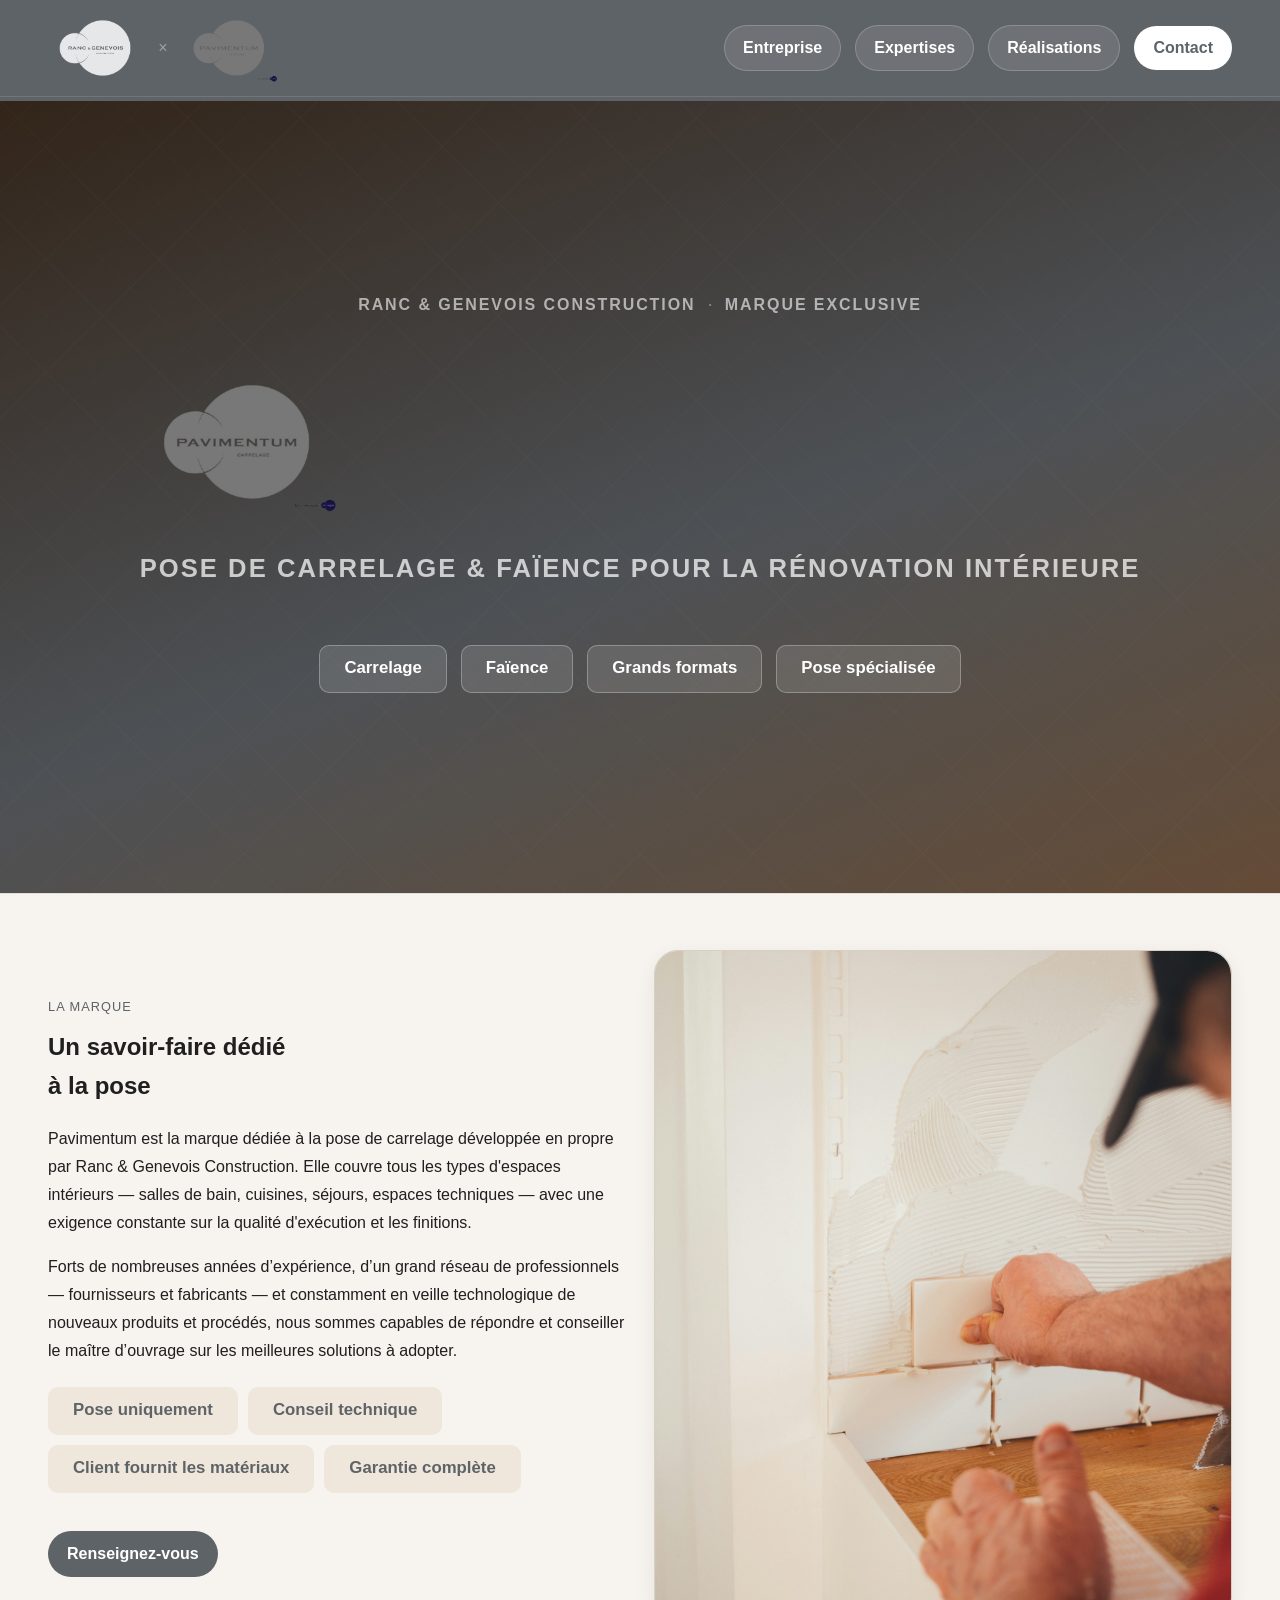
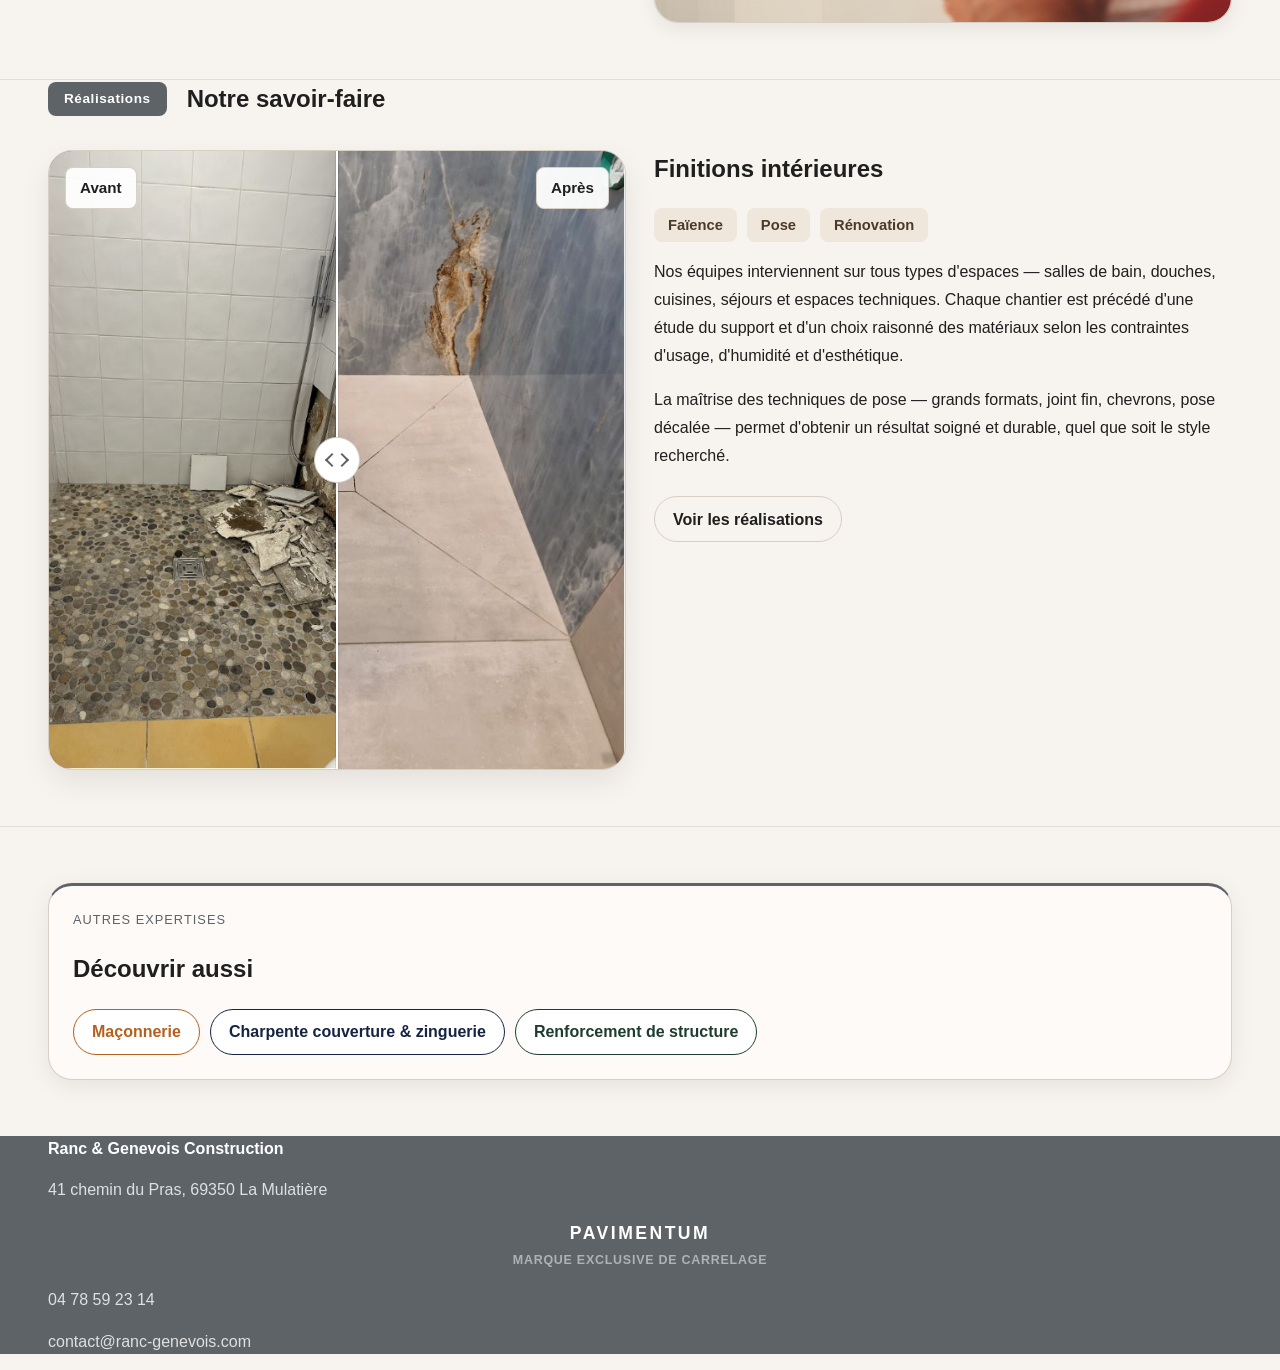
==== commit 0dddcaf1: "Update carrelage.html" ====
--- a/carrelage.html
+++ b/carrelage.html
@@ -107,11 +107,7 @@
               constante sur la qualité d'exécution et les finitions.
             </p>
             <p>
-              L'activité de Pavimentum se concentre exclusivement sur la <strong>pose</strong> :
-              l'entreprise n'est ni revendeur, ni stockiste, ni fournisseur de matériaux.
-              Le client choisit et fournit ses carreaux ; Pavimentum apporte le savoir-faire
-              technique, la rigueur de mise en œuvre et la garantie d'un travail soigné.
-              Un seul interlocuteur, une seule responsabilité.
+              Forts de nombreuses années d’expérience, d’un grand réseau de professionnels — fournisseurs et fabricants — et constamment en veille technologique de nouveaux produits et procédés, nous sommes capables de répondre et conseiller le maître d’ouvrage sur les meilleures solutions à adopter.
             </p>
             <div class="pavi-tags">
               <span class="pavi-tag pavi-tag-dark">Pose uniquement</span>
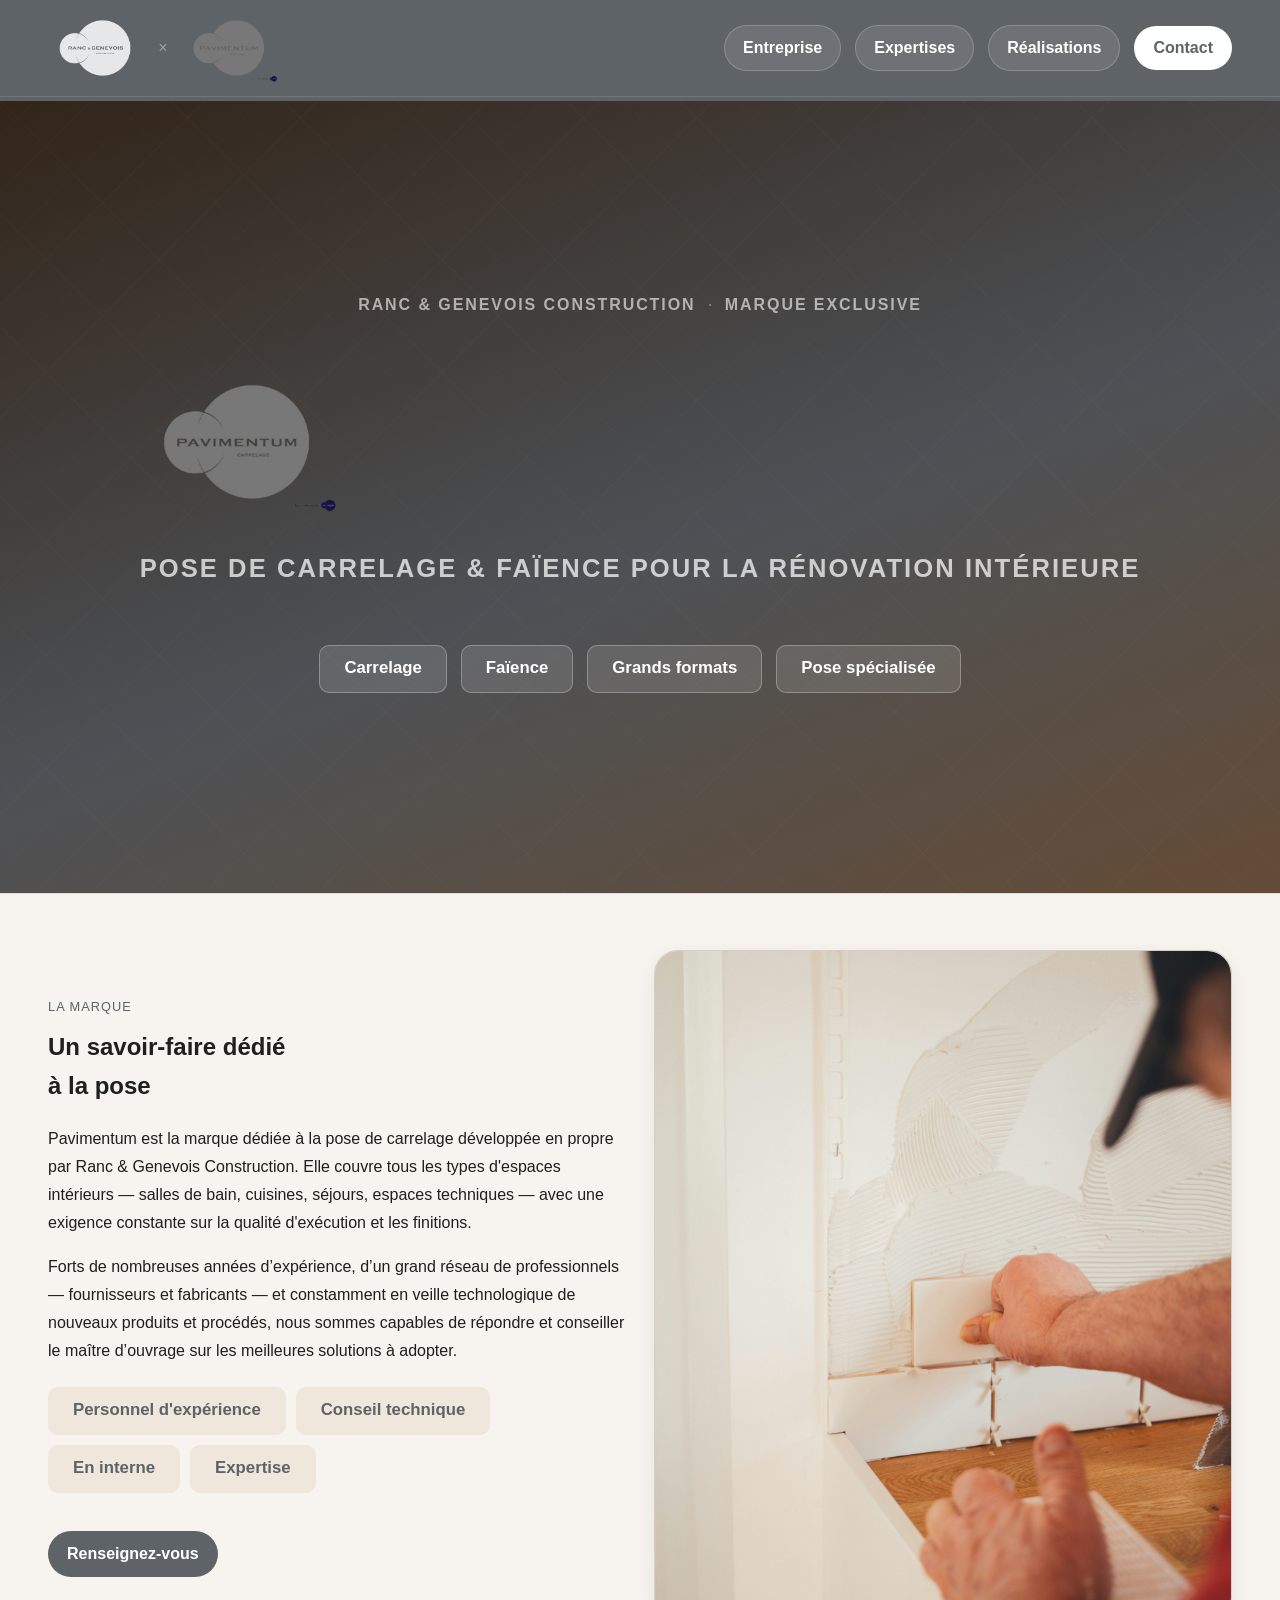
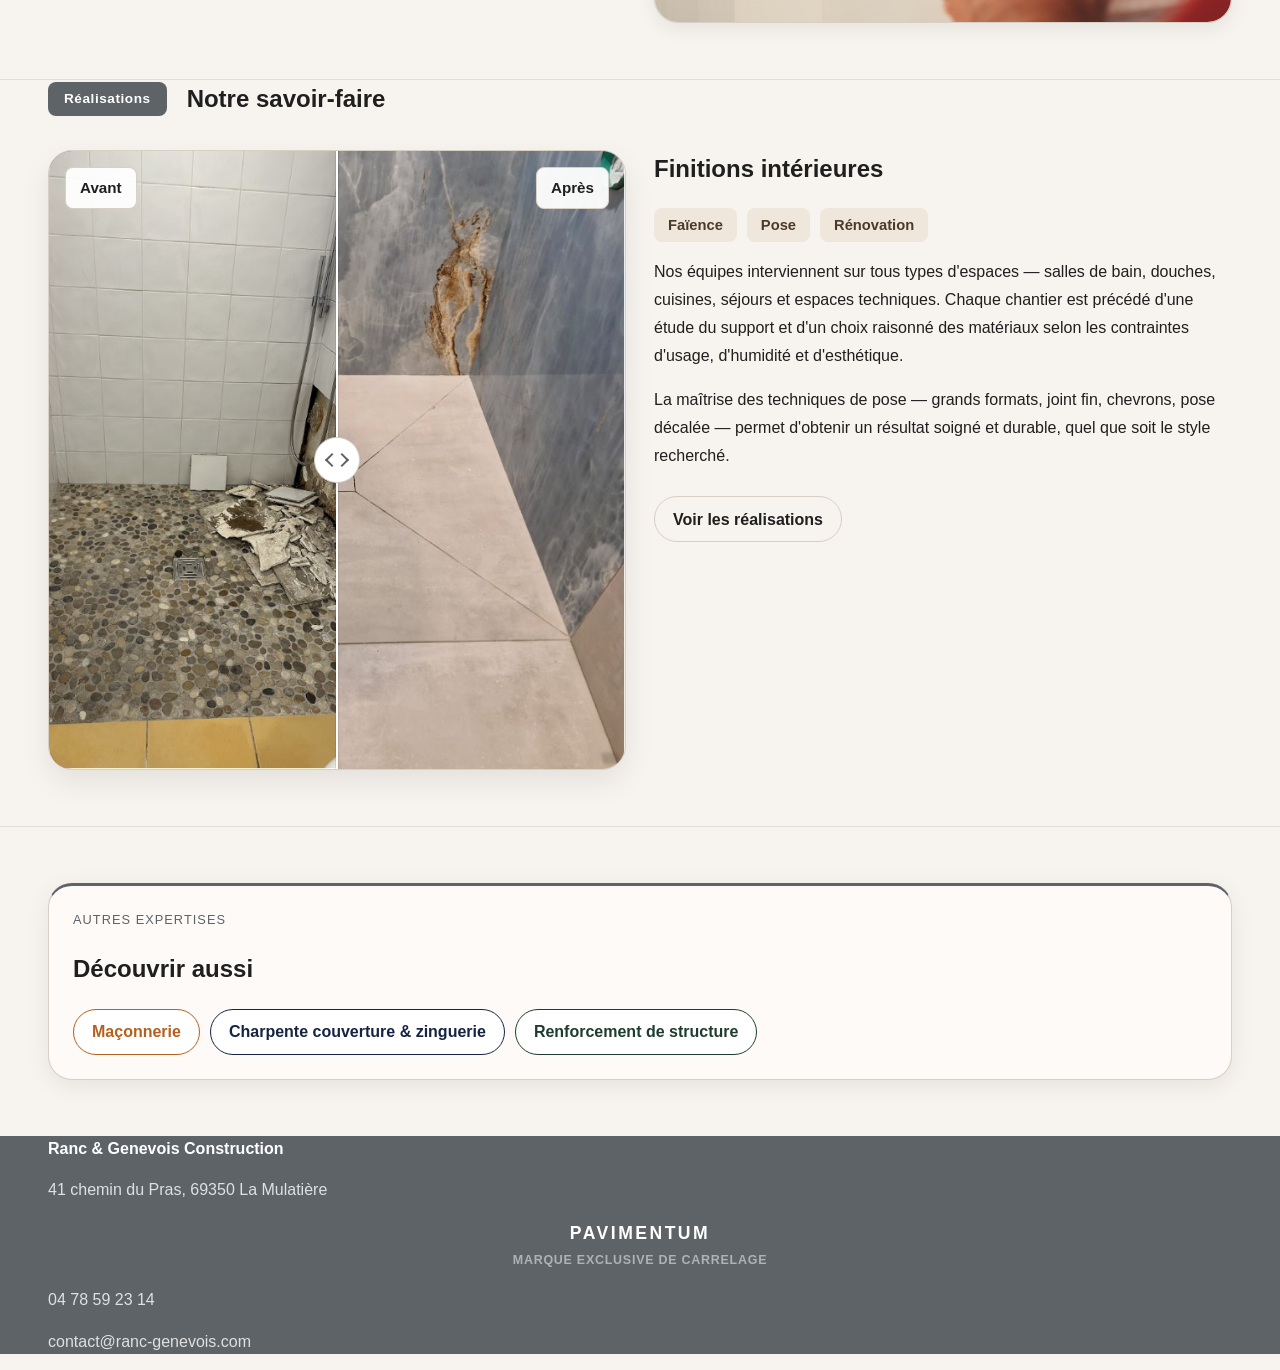
==== commit 04f57c7a: "Update carrelage.html" ====
--- a/carrelage.html
+++ b/carrelage.html
@@ -110,10 +110,10 @@
               Forts de nombreuses années d’expérience, d’un grand réseau de professionnels — fournisseurs et fabricants — et constamment en veille technologique de nouveaux produits et procédés, nous sommes capables de répondre et conseiller le maître d’ouvrage sur les meilleures solutions à adopter.
             </p>
             <div class="pavi-tags">
-              <span class="pavi-tag pavi-tag-dark">Pose uniquement</span>
+              <span class="pavi-tag pavi-tag-dark">Personnel d'expérience</span>
               <span class="pavi-tag pavi-tag-dark">Conseil technique</span>
-              <span class="pavi-tag pavi-tag-dark">Client fournit les matériaux</span>
-              <span class="pavi-tag pavi-tag-dark">Garantie complète</span>
+              <span class="pavi-tag pavi-tag-dark">En interne</span>
+              <span class="pavi-tag pavi-tag-dark">Expertise</span>
             </div>
             <a href="contact.html" class="btn section-btn">Renseignez-vous</a>
           </div>
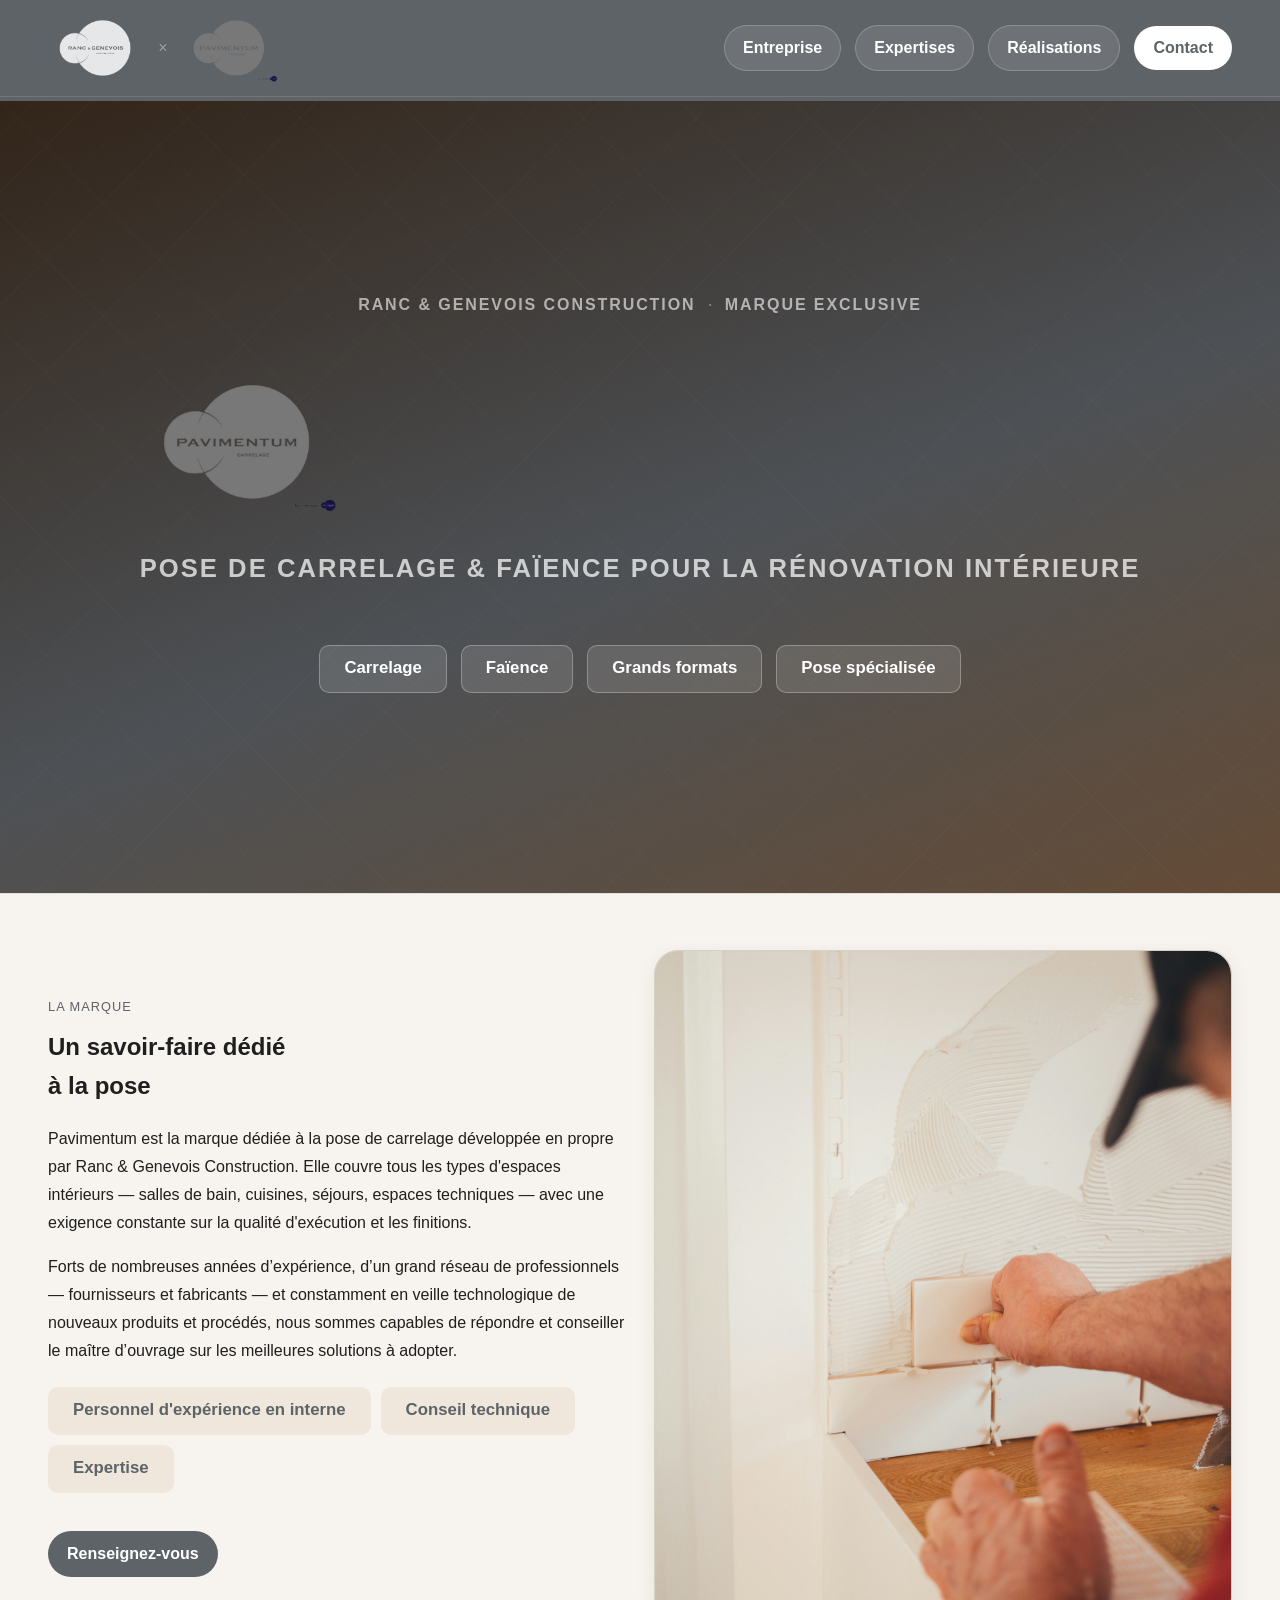
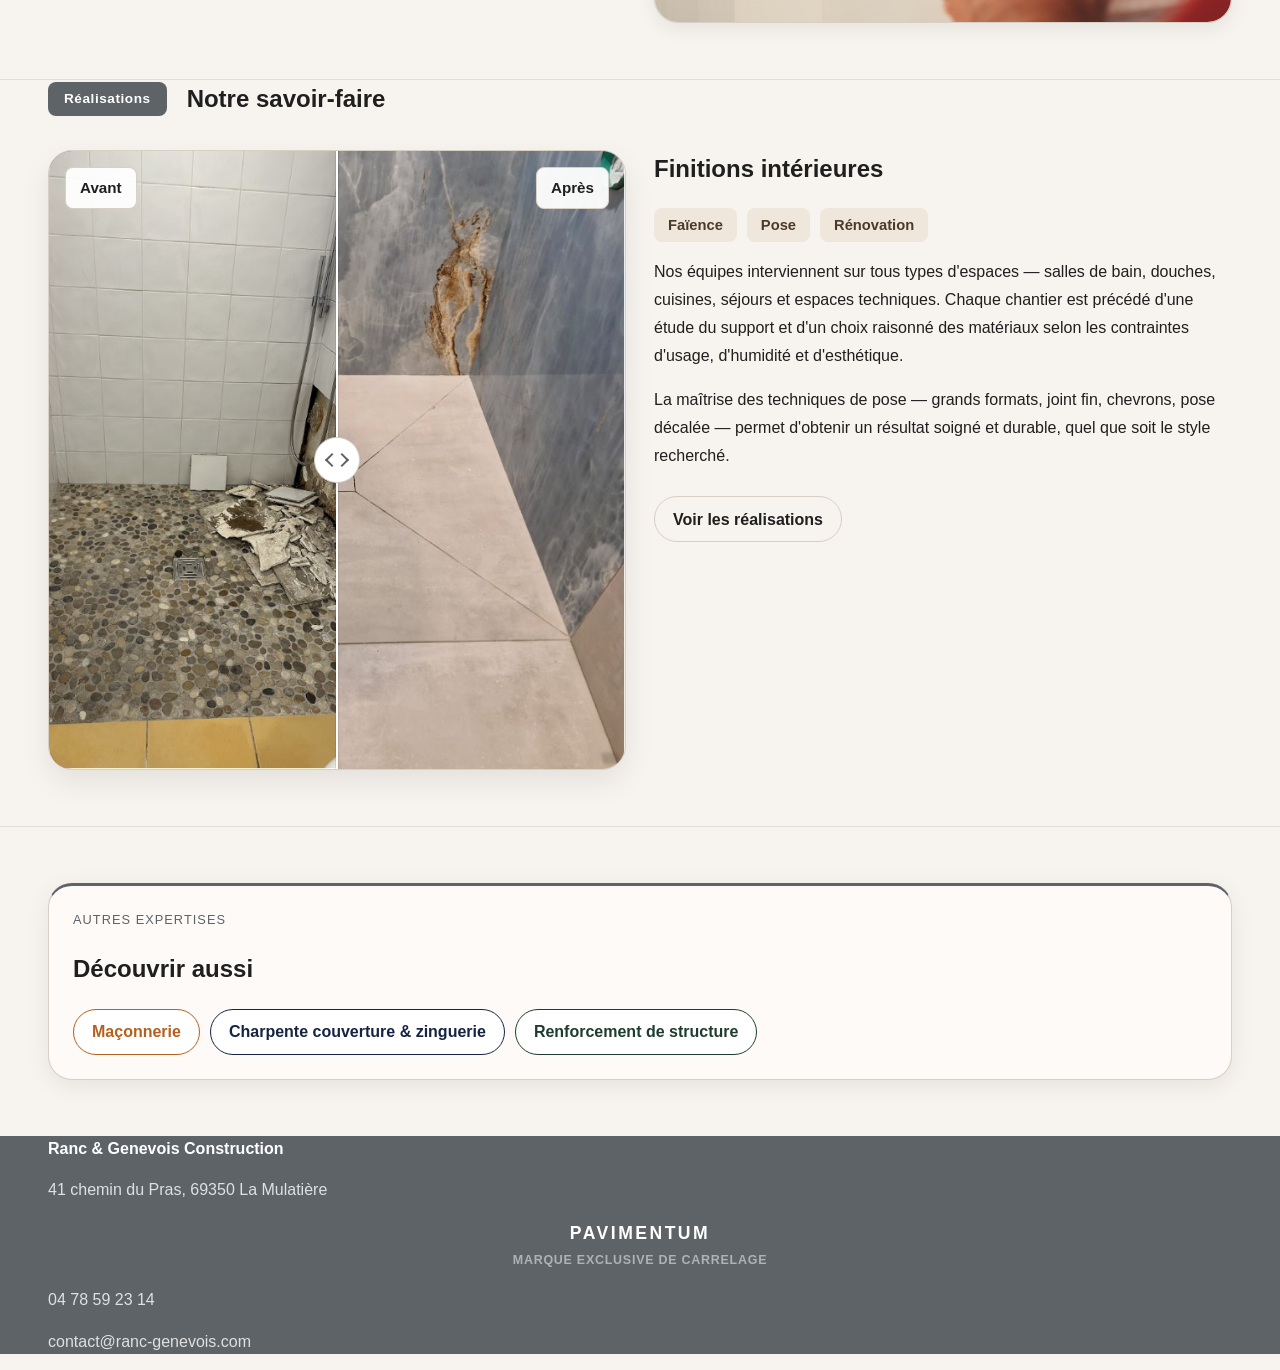
==== commit 570cbd15: "Update carrelage.html" ====
--- a/carrelage.html
+++ b/carrelage.html
@@ -110,9 +110,8 @@
               Forts de nombreuses années d’expérience, d’un grand réseau de professionnels — fournisseurs et fabricants — et constamment en veille technologique de nouveaux produits et procédés, nous sommes capables de répondre et conseiller le maître d’ouvrage sur les meilleures solutions à adopter.
             </p>
             <div class="pavi-tags">
-              <span class="pavi-tag pavi-tag-dark">Personnel d'expérience</span>
+              <span class="pavi-tag pavi-tag-dark">Personnel d'expérience en interne</span>
               <span class="pavi-tag pavi-tag-dark">Conseil technique</span>
-              <span class="pavi-tag pavi-tag-dark">En interne</span>
               <span class="pavi-tag pavi-tag-dark">Expertise</span>
             </div>
             <a href="contact.html" class="btn section-btn">Renseignez-vous</a>
